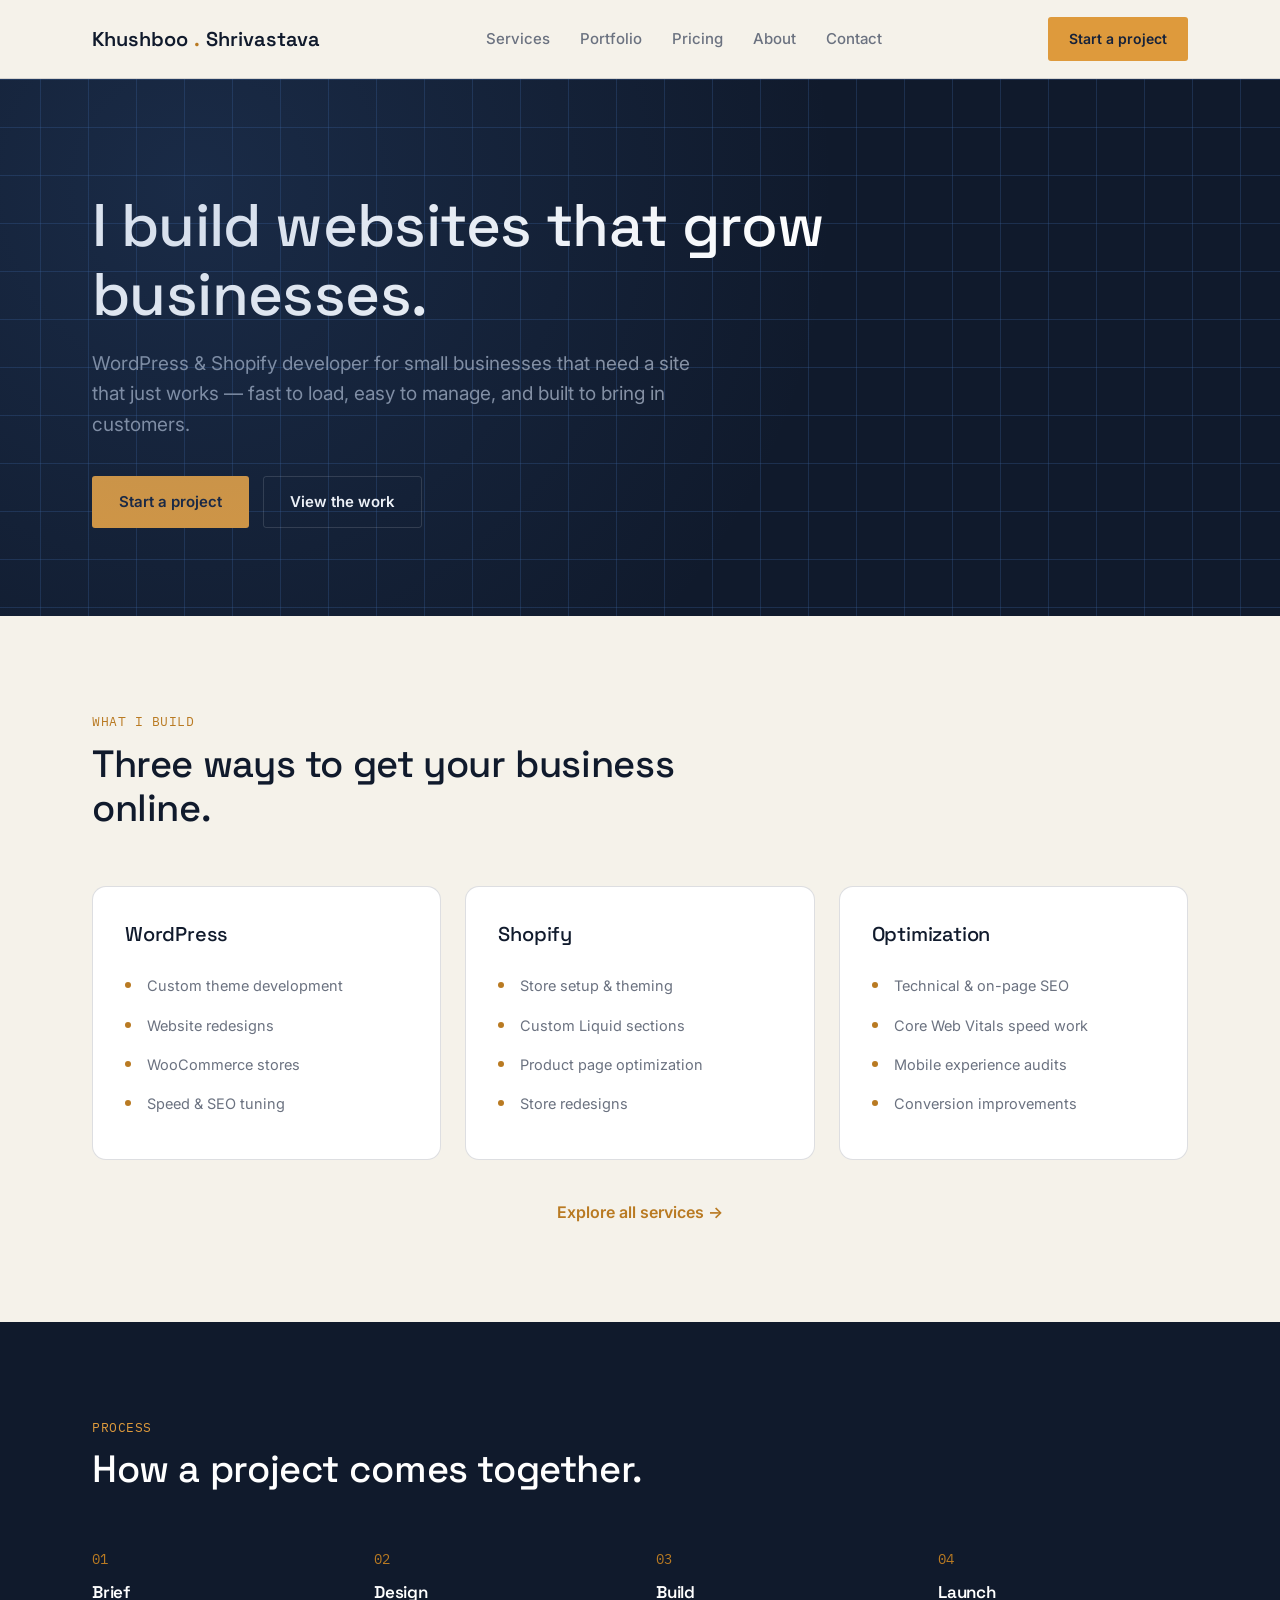
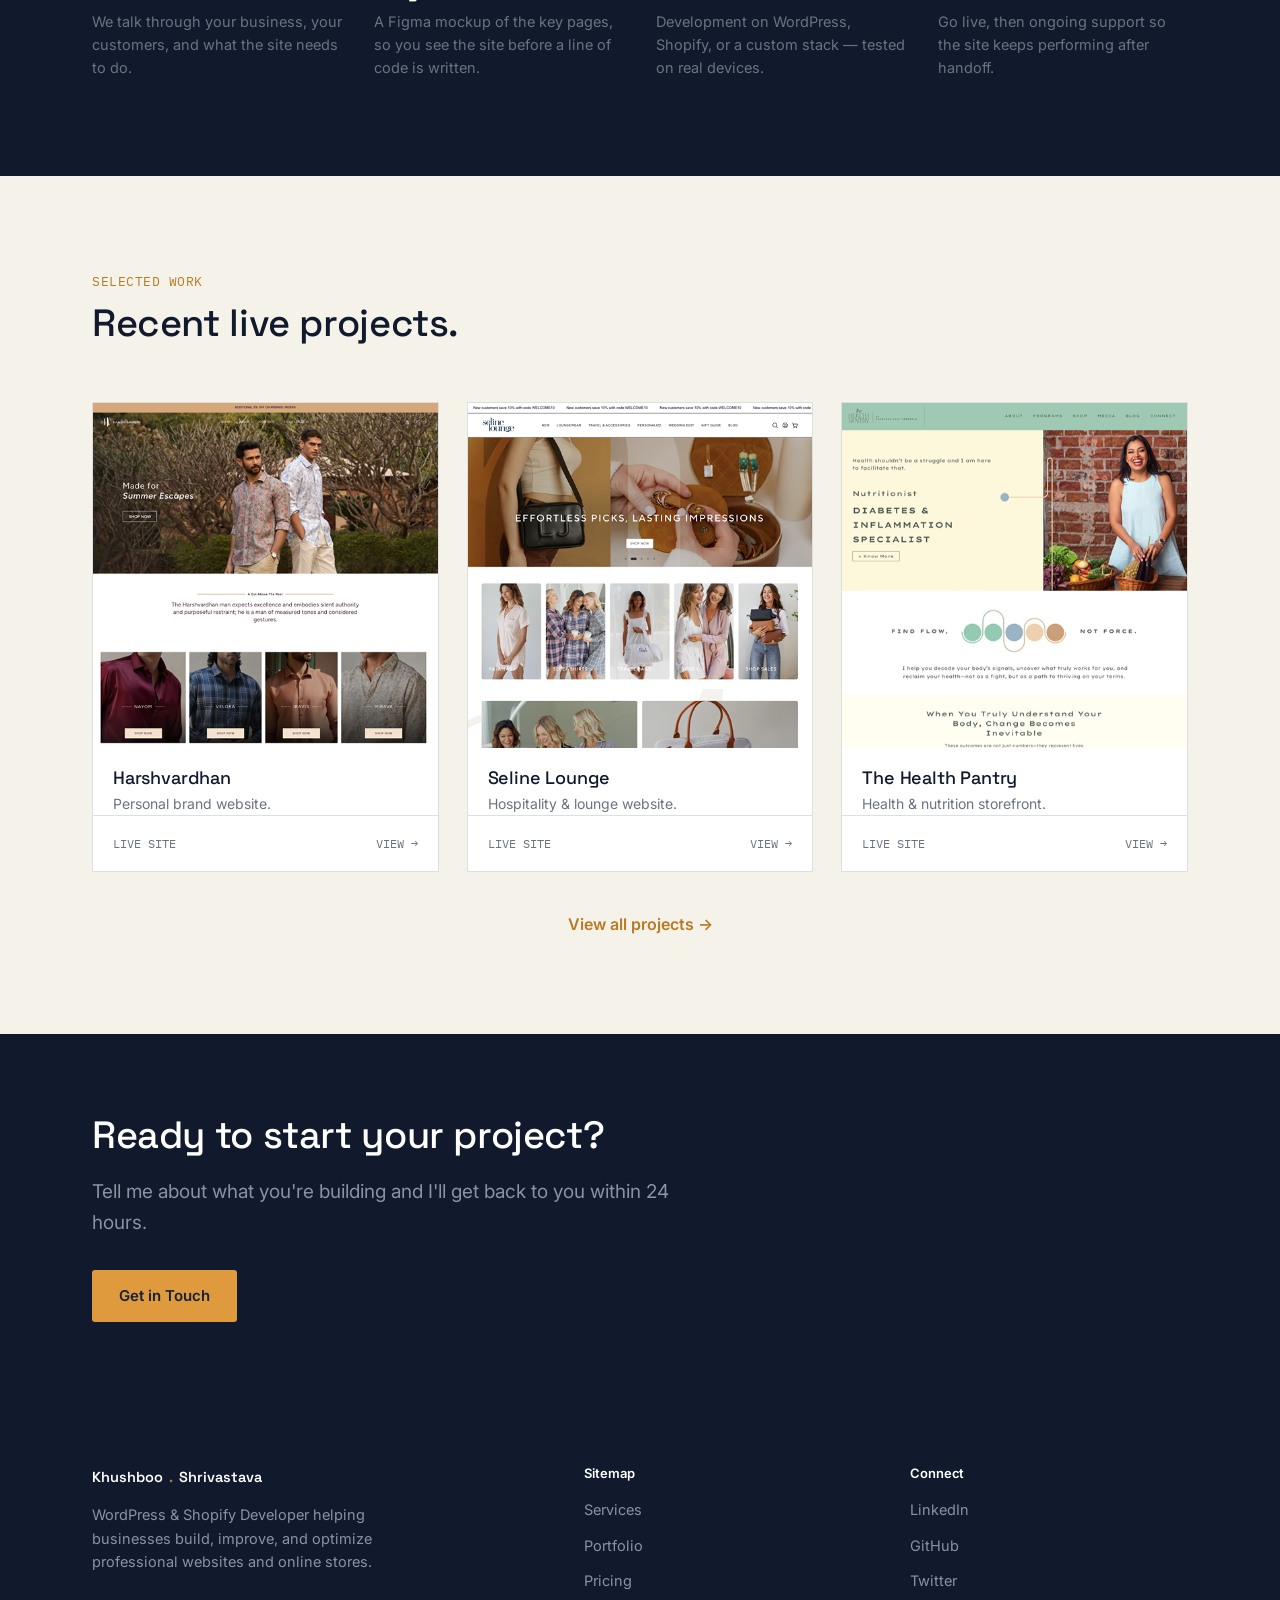
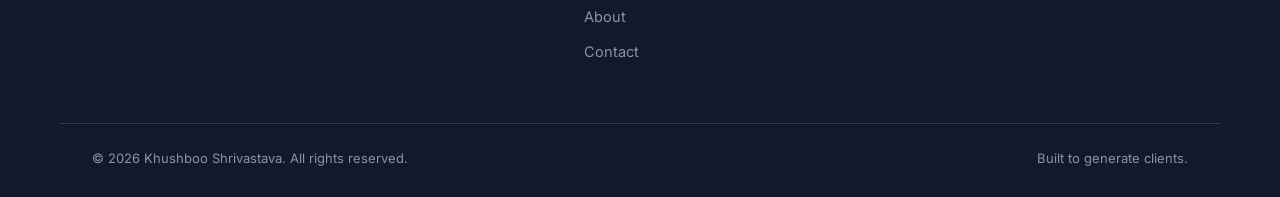
==== index.html @ 087d3bf1 "Update index.html" ====
<!DOCTYPE html>
<html lang="en">
<head>
  <meta charset="UTF-8" />
  <meta name="viewport" content="width=device-width, initial-scale=1.0" />
  <title>Khushboo Shrivastava — WordPress &amp; Shopify Developer</title>
  <meta name="description" content="WordPress & Shopify developer building fast, reliable websites and stores for growing businesses." />
  <link rel="preconnect" href="https://fonts.googleapis.com">
  <link href="https://fonts.googleapis.com/css2?family=Space+Grotesk:wght@500;600;700&family=Inter:wght@400;500;600&family=IBM+Plex+Mono:wght@400;500&display=swap" rel="stylesheet">
  <link rel="stylesheet" href="css/style.css" />
</head>
<body>

  <header class="navbar">
    <div class="container navbar-inner">
      <a href="index.html" class="logo">Khushboo<span class="mark">.</span>Shrivastava</a>
      <nav>
        <ul class="nav-links">
          <li><a href="services.html">Services</a></li>
          <li><a href="portfolio.html">Portfolio</a></li>
          <li><a href="pricing.html">Pricing</a></li>
          <li><a href="about.html">About</a></li>
          <!-- <li><a href="blog.html">Blog</a></li> -->
          <li><a href="contact.html">Contact</a></li>
        </ul>
      </nav>
      <a href="contact.html" class="btn btn-amber btn-sm">Start a project</a>
    </div>
  </header>

  <main>
    <section class="hero">
      <div class="container">
        <h1>I build websites that grow businesses.</h1>
        <p class="lead">WordPress &amp; Shopify developer for small businesses that need a site that just works — fast to load, easy to manage, and built to bring in customers.</p>
        <div class="hero-actions">
          <a href="contact.html" class="btn btn-amber">Start a project</a>
          <a href="portfolio.html" class="btn btn-outline-dark">View the work</a>
        </div>
      </div>
    </section>

    <section class="section">
      <div class="container">
        <div class="section-head">
          <p class="drawing-no on-paper">WHAT I BUILD</p>
          <h2>Three ways to get your business online.</h2>
        </div>
        <div class="cap-grid">
          <div class="cap-item">
            <h3>WordPress</h3>
            <ul>
              <li>Custom theme development</li>
              <li>Website redesigns</li>
              <li>WooCommerce stores</li>
              <li>Speed &amp; SEO tuning</li>
            </ul>
          </div>
          <div class="cap-item">
            <h3>Shopify</h3>
            <ul>
              <li>Store setup &amp; theming</li>
              <li>Custom Liquid sections</li>
              <li>Product page optimization</li>
              <li>Store redesigns</li>
            </ul>
          </div>
          <div class="cap-item">
            <h3>Optimization</h3>
            <ul>
              <li>Technical &amp; on-page SEO</li>
              <li>Core Web Vitals speed work</li>
              <li>Mobile experience audits</li>
              <li>Conversion improvements</li>
            </ul>
          </div>
        </div>
        <p class="center mt-40"><a href="services.html" class="text-link">Explore all services &rarr;</a></p>
      </div>
    </section>

    <section class="section section-ink">
      <div class="container">
        <div class="section-head">
          <p class="drawing-no">PROCESS</p>
          <h2 style="color:#fff;">How a project comes together.</h2>
        </div>
        <div class="process-strip">
          <div class="process-step">
            <span class="num">01</span>
            <h4 style="color:#fff;">Brief</h4>
            <p>We talk through your business, your customers, and what the site needs to do.</p>
          </div>
          <div class="process-step">
            <span class="num">02</span>
            <h4 style="color:#fff;">Design</h4>
            <p>A Figma mockup of the key pages, so you see the site before a line of code is written.</p>
          </div>
          <div class="process-step">
            <span class="num">03</span>
            <h4 style="color:#fff;">Build</h4>
            <p>Development on WordPress, Shopify, or a custom stack — tested on real devices.</p>
          </div>
          <div class="process-step">
            <span class="num">04</span>
            <h4 style="color:#fff;">Launch</h4>
            <p>Go live, then ongoing support so the site keeps performing after handoff.</p>
          </div>
        </div>
      </div>
    </section>

    <section class="section">
      <div class="container">
        <div class="section-head">
          <p class="drawing-no on-paper">SELECTED WORK</p>
          <h2>Recent live projects.</h2>
        </div>
        <div class="plan-grid">

          <a class="plan-card" href="https://harshvardhan.co/" target="_blank" rel="noopener">
            <img src="images/Harsh-Vardhan-08-31-2026_05_40_PM.png" alt="Harshvardhan website screenshot" />
            <h3>Harshvardhan</h3>
            <p class="desc">Personal brand website.</p>
            <div class="plan-title-block"><span>LIVE SITE</span><span>VIEW &rarr;</span></div>
          </a>

          <a class="plan-card" href="https://selinelounge.com/" target="_blank" rel="noopener">
            <img src="images/Seline-Lounge-08-31-2026_05_37_PM.png" alt="Harshvardhan website screenshot" />
            <h3>Seline Lounge</h3>
            <p class="desc">Hospitality &amp; lounge website.</p>
            <div class="plan-title-block"><span>LIVE SITE</span><span>VIEW &rarr;</span></div>
          </a>

          <a class="plan-card" href="https://thehealthpantry.in/" target="_blank" rel="noopener">
            <img src="images/Best-Diabetes-Inflammation-Nutritionist-Khushboo-Jain-Tibrewala-The-Health-Pantry-08-31-2026_05_34_PM.png" alt="Harshvardhan website screenshot" />
            <h3>The Health Pantry</h3>
            <p class="desc">Health &amp; nutrition storefront.</p>
            <div class="plan-title-block"><span>LIVE SITE</span><span>VIEW &rarr;</span></div>
          </a>

        </div>
        <p class="center mt-40"><a href="portfolio.html" class="text-link">View all projects &rarr;</a></p>
      </div>
    </section>

    <section class="cta-band">
      <div class="container">
        <h2>Ready to start your project?</h2>
        <p class="lead">Tell me about what you're building and I'll get back to you within 24 hours.</p>
        <a href="contact.html" class="btn btn-amber">Get in Touch</a>
      </div>
    </section>
  </main>

  <footer class="footer">
    <div class="container footer-grid">
      <div class="footer-brand">
        <a href="index.html" class="logo">Khushboo<span class="mark">.</span>Shrivastava</a>
        <p>WordPress &amp; Shopify Developer helping businesses build, improve, and optimize professional websites and online stores.</p>
      </div>
      <div>
        <h4>Sitemap</h4>
        <ul>
          <li><a href="services.html">Services</a></li>
          <li><a href="portfolio.html">Portfolio</a></li>
          <li><a href="pricing.html">Pricing</a></li>
          <li><a href="about.html">About</a></li>
          <!-- <li><a href="blog.html">Blog</a></li> -->
          <li><a href="contact.html">Contact</a></li>
        </ul>
      </div>
      <div>
        <h4>Connect</h4>
        <ul>
          <li><a href="https://linkedin.com" target="_blank" rel="noopener">LinkedIn</a></li>
          <li><a href="https://github.com" target="_blank" rel="noopener">GitHub</a></li>
          <li><a href="https://twitter.com" target="_blank" rel="noopener">Twitter</a></li>
        </ul>
      </div>
    </div>
    <div class="container footer-bottom">
      <p>&copy; 2026 Khushboo Shrivastava. All rights reserved.</p>
      <p>Built to generate clients.</p>
    </div>
  </footer>
 <script>
    const navToggle = document.getElementById('navToggle');
    const navLinks = document.getElementById('navLinks');
    if (navToggle && navLinks) {
      navToggle.addEventListener('click', () => {
        const isOpen = navLinks.classList.toggle('open');
        navToggle.classList.toggle('open', isOpen);
        navToggle.setAttribute('aria-expanded', isOpen ? 'true' : 'false');
      });
      navLinks.querySelectorAll('a').forEach(link => {
        link.addEventListener('click', () => {
          navLinks.classList.remove('open');
          navToggle.classList.remove('open');
          navToggle.setAttribute('aria-expanded', 'false');
        });
      });
    }
  </script>
</body>
</html>
---- css/style.css ----
/* =========================================================
   Khushboo Shrivastava — Portfolio (Blueprint concept)
   A web developer "builds" sites — the design borrows the
   language of architectural drafting: fine grid lines, corner
   registration marks, and drawing-number annotations, applied
   only where they carry real meaning (numbered process steps,
   project reference codes, plan pages).
   ========================================================= */

:root {
  --ink: #101A2C;         /* primary dark background */
  --ink-soft: #16223A;    /* secondary dark surface */
  --paper: #F5F2EA;       /* light background */
  --paper-card: #FFFFFF;  /* card surface on paper */
  --line-blue: #3C67A6;   /* blueprint rule / structural color */
  --line-blue-soft: rgba(60, 103, 166, 0.28);
  --amber: #DE9A3C;       /* single accent for actions & emphasis */
  --amber-dark: #B97A22;
  --slate: #8993A4;       /* muted text on dark */
  --slate-on-paper: #6B7280; /* muted text on paper */
  --border-dark: rgba(255, 255, 255, 0.14);
  --border-light: rgba(16, 26, 44, 0.14);

  --font-display: "Space Grotesk", "Inter", sans-serif;
  --font-body: "Inter", sans-serif;
  --font-mono: "IBM Plex Mono", monospace;

  --container: 1160px;
}

* { box-sizing: border-box; }

html { scroll-behavior: smooth; }

body {
  margin: 0;
  background: var(--paper);
  color: var(--ink);
  font-family: var(--font-body);
  font-size: 16px;
  line-height: 1.6;
  -webkit-font-smoothing: antialiased;
}

img { max-width: 100%; display: block; }

a { color: inherit; }

.container {
  max-width: var(--container);
  margin: 0 auto;
  padding: 0 32px;
}

h1, h2, h3, h4 {
  font-family: var(--font-display);
  font-weight: 500;
  line-height: 1.15;
  margin: 0;
  letter-spacing: -0.01em;
}

h1 { font-size: clamp(38px, 5vw, 60px); }
h2 { font-size: clamp(28px, 3.4vw, 38px); }
h3 { font-size: 20px; }

p { margin: 0; }

.lead {
  font-size: 19px;
  color: var(--slate);
  max-width: 620px;
  margin-top: 20px;
}

.lead.on-paper { color: var(--slate-on-paper); }

/* ---------- Drawing label (used sparingly, only for real reference codes) ---------- */
.drawing-no {
  font-family: var(--font-mono);
  font-size: 13px;
  letter-spacing: 0.04em;
  color: var(--amber);
}

.drawing-no.on-paper { color: var(--amber-dark); }

/* ---------- Buttons ---------- */
.btn {
  display: inline-flex;
  align-items: center;
  gap: 8px;
  padding: 13px 26px;
  border-radius: 3px;
  font-family: var(--font-body);
  font-size: 15px;
  font-weight: 600;
  text-decoration: none;
  border: 1px solid transparent;
  cursor: pointer;
  transition: background 0.15s ease, color 0.15s ease, border-color 0.15s ease;
}

.btn-amber {
  background: var(--amber);
  color: #16223A;
}
.btn-amber:hover { background: var(--amber-dark); }

.btn-outline-dark {
  border-color: var(--border-dark);
  color: #fff;
  background: transparent;
}
.btn-outline-dark:hover { border-color: var(--amber); color: var(--amber); }

.btn-outline-light {
  border-color: var(--border-light);
  color: var(--ink);
  background: transparent;
}
.btn-outline-light:hover { border-color: var(--amber-dark); color: var(--amber-dark); }

.btn-ink {
  background: var(--ink);
  color: #fff;
}
.btn-ink:hover { background: var(--ink-soft); }

.btn-sm { padding: 10px 20px; font-size: 14px; }

.text-link {
  font-weight: 600;
  color: var(--amber-dark);
  text-decoration: none;
}
.text-link:hover { text-decoration: underline; }

/* ---------- Navbar ---------- */
.navbar {
  background: var(--paper);
  border-bottom: 1px solid var(--border-light);
  position: sticky;
  top: 0;
  z-index: 20;
}

.navbar-inner {
  display: flex;
  align-items: center;
  justify-content: space-between;
  height: 78px;
}

.logo {
  font-family: var(--font-display);
  font-size: 20px;
  font-weight: 600;
  text-decoration: none;
  color: var(--ink);
  display: flex;
  align-items: baseline;
  gap: 6px;
}

.logo .mark {
  color: var(--amber-dark);
}

.nav-links {
  list-style: none;
  display: flex;
  gap: 30px;
  margin: 0;
  padding: 0;
}

.nav-links a {
  text-decoration: none;
  font-size: 15px;
  color: var(--slate-on-paper);
  font-weight: 500;
}

.nav-links a:hover,
.nav-links a.active { color: var(--ink); }

.nav-toggle {
  display: none;
  background: none;
  border: none;
  padding: 8px;
  cursor: pointer;
  flex-direction: column;
  gap: 5px;
}

.nav-toggle span {
  display: block;
  width: 22px;
  height: 2px;
  background: var(--ink);
  transition: transform 0.2s ease, opacity 0.2s ease;
}

.nav-toggle.open span:nth-child(1) { transform: translateY(7px) rotate(45deg); }
.nav-toggle.open span:nth-child(2) { opacity: 0; }
.nav-toggle.open span:nth-child(3) { transform: translateY(-7px) rotate(-45deg); }

/* ---------- Hero (blueprint panel) ---------- */
.hero {
  background: var(--ink);
  color: #fff;
  position: relative;
  padding: 96px 0 88px;
  overflow: hidden;
  background-image:
    linear-gradient(var(--line-blue-soft) 1px, transparent 1px),
    linear-gradient(90deg, var(--line-blue-soft) 1px, transparent 1px);
  background-size: 48px 48px;
  background-position: center top;
}

.hero::after {
  content: "";
  position: absolute;
  inset: 0;
  background: radial-gradient(circle at 15% 20%, rgba(60,103,166,0.22), transparent 55%);
  pointer-events: none;
}

.hero .container { position: relative; }

.hero h1 { color: #fff; margin-top: 16px; max-width: 780px; }

.hero-actions {
  display: flex;
  gap: 14px;
  margin-top: 36px;
}

/* Corner registration marks — a recurring blueprint device */
.plate {
  position: relative;
  border: 1px solid var(--border-dark);
  padding: 40px;
}

.plate::before,
.plate::after,
.plate .tick-br,
.plate .tick-tr {
  content: "";
  position: absolute;
  width: 16px;
  height: 16px;
  border-color: var(--amber);
  border-style: solid;
}
.plate::before { top: -1px; left: -1px; border-width: 2px 0 0 2px; }
.plate::after { bottom: -1px; left: -1px; border-width: 0 0 2px 2px; }
.plate .tick-tr { top: -1px; right: -1px; border-width: 2px 2px 0 0; }
.plate .tick-br { bottom: -1px; right: -1px; border-width: 0 2px 2px 0; }

.plate-light {
  border-color: var(--border-light);
}
.plate-light::before,
.plate-light::after,
.plate-light .tick-br,
.plate-light .tick-tr { border-color: var(--amber-dark); }

/* ---------- Sections ---------- */
.section {
  padding: 96px 0;
}

.section-tight { padding: 64px 0; }

.section-ink {
  background: var(--ink);
  color: #fff;
}

.section-head {
  max-width: 640px;
  margin-bottom: 56px;
}

.section-head .drawing-no { display: block; margin-bottom: 10px; }

/* ---------- Capability / service cards ---------- */
.cap-grid {
  display: grid;
  grid-template-columns: repeat(3, 1fr);
  gap: 24px;
}

.cap-item {
  background: var(--paper-card);
  border: 1px solid var(--border-light);
  border-radius: 14px;
  padding: 36px 32px;
}

.cap-item h3 { margin-bottom: 20px; }

.cap-item ul {
  margin: 0;
  padding: 0;
  list-style: none;
  color: var(--slate-on-paper);
  font-size: 14.5px;
}

.cap-item li {
  padding: 8px 0 8px 22px;
  position: relative;
}

.cap-item li::before {
  content: "";
  position: absolute;
  left: 0;
  top: 16px;
  width: 6px;
  height: 6px;
  border-radius: 50%;
  background: var(--amber-dark);
}

/* ---------- Process (legitimate numbered sequence) ---------- */
.process-strip {
  display: grid;
  grid-template-columns: repeat(4, 1fr);
  gap: 32px;
}

.process-step .num {
  font-family: var(--font-mono);
  color: var(--amber-dark);
  font-size: 14px;
  margin-bottom: 12px;
  display: block;
}

.process-step h4 {
  font-family: var(--font-display);
  font-size: 17px;
  font-weight: 600;
  margin-bottom: 8px;
}

.process-step p {
  color: var(--slate-on-paper);
  font-size: 14.5px;
}

/* ---------- Project plan cards (portfolio) ---------- */
.plan-grid {
  display: grid;
  grid-template-columns: repeat(3, 1fr);
  gap: 28px;
}

.plan-card {
  border: 1px solid var(--border-light);
  background: var(--paper-card);
  display: flex;
  flex-direction: column;
  text-decoration: none;
  color: var(--ink);
  transition: border-color 0.15s ease;
}

.plan-card:hover { border-color: var(--amber-dark); }

.plan-view {
  aspect-ratio: 4 / 3;
  background:
    linear-gradient(var(--border-light) 1px, transparent 1px),
    linear-gradient(90deg, var(--border-light) 1px, transparent 1px);
  background-size: 20px 20px;
  background-color: #FBFAF6;
  display: flex;
  align-items: center;
  justify-content: center;
  border-bottom: 1px solid var(--border-light);
}

.plan-view span {
  font-family: var(--font-mono);
  font-size: 13px;
  color: var(--slate-on-paper);
  letter-spacing: 0.03em;
}

.plan-title-block {
  padding: 18px 20px;
  border-top: 1px solid var(--border-light);
  display: flex;
  justify-content: space-between;
  align-items: baseline;
  font-family: var(--font-mono);
  font-size: 12px;
  color: var(--slate-on-paper);
}

.plan-card h3 {
  padding: 20px 20px 4px;
  font-size: 18px;
}

.plan-card p.desc {
  padding: 0 20px;
  color: var(--slate-on-paper);
  font-size: 14px;
  flex-grow: 1;
}

/* ---------- Pricing cards ---------- */
.price-grid {
  display: grid;
  grid-template-columns: repeat(3, 1fr);
  gap: 24px;
}

.price-card {
  border: 1px solid var(--border-light);
  background: var(--paper-card);
  padding: 32px;
  display: flex;
  flex-direction: column;
}

.price-tag {
  font-family: var(--font-mono);
  color: var(--amber-dark);
  font-size: 13px;
  margin-bottom: 10px;
}

.price-card h3 { margin-bottom: 8px; }

.price-card-sub {
  color: var(--slate-on-paper);
  font-size: 14px;
  margin-bottom: 22px;
}

.price-section-label {
  font-size: 12px;
  font-weight: 600;
  color: var(--ink);
  margin: 18px 0 8px;
}

.check-list, .addon-list {
  list-style: none;
  margin: 0;
  padding: 0;
  font-size: 14px;
  color: var(--slate-on-paper);
}

.check-list li, .addon-list li {
  padding: 4px 0 4px 20px;
  position: relative;
}

.check-list li::before {
  content: "";
  position: absolute;
  left: 0;
  top: 12px;
  width: 8px;
  height: 1px;
  background: var(--amber-dark);
}

.addon-list li::before {
  content: "";
  position: absolute;
  left: 0;
  top: 12px;
  width: 8px;
  height: 1px;
  background: var(--border-light);
  border: 1px dashed var(--slate-on-paper);
  border-width: 0 0 1px 0;
}

.price-card .btn { margin-top: 24px; align-self: flex-start; }

/* ---------- CTA band ---------- */
.cta-band {
  background: var(--ink);
  color: #fff;
  padding: 80px 0;
  text-align: left;
}

.cta-band h2 { color: #fff; }
.cta-band .lead { color: var(--slate); }
.cta-band .btn { margin-top: 32px; }

/* ---------- About page ---------- */
.about-grid {
  display: grid;
  grid-template-columns: 1.3fr 1fr;
  gap: 56px;
  align-items: start;
}

.about-copy p {
  color: var(--slate-on-paper);
  font-size: 17px;
  margin-bottom: 20px;
}

.facts-plate {
  padding: 32px;
}

.facts-plate h3 { margin-bottom: 20px; }

/* ---------- Contact page ---------- */
.contact-grid {
  display: grid;
  grid-template-columns: 1.1fr 0.9fr;
  gap: 48px;
  align-items: start;
}

.form-plate { padding: 36px; }

.form-grid {
  display: grid;
  grid-template-columns: 1fr 1fr;
  gap: 20px;
}

.form-grid .full { grid-column: 1 / -1; }

label {
  display: block;
  font-size: 14px;
  font-weight: 600;
  margin-bottom: 6px;
}

input, select, textarea {
  width: 100%;
  padding: 12px 14px;
  border: 1px solid var(--border-light);
  border-radius: 3px;
  font-family: var(--font-body);
  font-size: 15px;
  color: var(--ink);
  background: #fff;
}

input:focus, select:focus, textarea:focus {
  outline: none;
  border-color: var(--amber-dark);
}

textarea { resize: vertical; }

.info-item {
  display: flex;
  gap: 16px;
  margin-bottom: 26px;
}

.info-icon {
  width: 42px;
  height: 42px;
  flex-shrink: 0;
  border: 1px solid var(--border-light);
  color: var(--amber-dark);
  display: flex;
  align-items: center;
  justify-content: center;
}

.info-icon svg { width: 18px; height: 18px; }

.info-item h4 {
  font-family: var(--font-display);
  font-size: 16px;
  font-weight: 600;
  margin-bottom: 3px;
}

.info-item p {
  font-size: 14px;
  color: var(--slate-on-paper);
}

/* ---------- Blog ---------- */
.post-grid {
  display: grid;
  grid-template-columns: repeat(3, 1fr);
  gap: 28px;
}

.post-card {
  border: 1px solid var(--border-light);
  padding: 26px;
  background: var(--paper-card);
}

.post-card .drawing-no { display: block; margin-bottom: 12px; }
.post-card h3 { margin-bottom: 10px; }
.post-card p.desc { color: var(--slate-on-paper); font-size: 14.5px; }

/* ---------- Footer ---------- */
.footer {
  background: var(--ink);
  color: var(--slate);
  padding: 64px 0 28px;
}

.footer-grid {
  display: grid;
  grid-template-columns: 1.6fr 1fr 1fr;
  gap: 48px;
  padding-bottom: 48px;
  border-bottom: 1px solid var(--border-dark);
}

.footer-brand .logo { color: #fff; margin-bottom: 14px; }
.footer-brand p { max-width: 320px; font-size: 14.5px; }

.footer h4 {
  font-family: var(--font-body);
  font-size: 13px;
  font-weight: 600;
  color: #fff;
  margin-bottom: 16px;
}

.footer ul { list-style: none; margin: 0; padding: 0; }
.footer li { margin-bottom: 10px; }
.footer a { text-decoration: none; color: var(--slate); font-size: 14.5px; }
.footer a:hover { color: var(--amber); }

.footer-bottom {
  display: flex;
  justify-content: space-between;
  padding-top: 24px;
  font-size: 13px;
  color: var(--slate);
}

/* ---------- Exact reference services-section clone ---------- */
.ref-services {
  --ref-primary: #177e70;
  --ref-card: #ffffff;
  --ref-muted: #6b6879;
  --ref-border: #ddd9e2;
}

.ref-eyebrow {
  font-family: var(--font-body);
  font-size: 12px;
  font-weight: 600;
  text-transform: uppercase;
  letter-spacing: 0.2em;
  color: var(--ref-primary);
  margin-bottom: 20px;
}

.ref-heading {
  font-family: "Source Serif 4", Georgia, serif;
  font-size: 38px;
  font-weight: 600;
  color: #1a1a1a;
  margin-bottom: 16px;
}

.ref-lead {
  font-size: 18px;
  color: var(--ref-muted);
  max-width: 600px;
  margin-bottom: 56px;
  line-height: 1.6;
}

.ref-card-grid {
  display: grid;
  grid-template-columns: repeat(auto-fit, minmax(300px, 1fr));
  gap: 28px;
  margin-bottom: 48px;
}

.ref-card {
  background: var(--ref-card);
  border: 1px solid var(--ref-border);
  border-radius: 16px;
  padding: 32px;
  transition: border-color 0.2s;
}

.ref-card:hover { border-color: var(--ref-primary); }

.ref-card h3 {
  font-family: "Source Serif 4", Georgia, serif;
  font-size: 24px;
  font-weight: 600;
  color: #1a1a1a;
  margin-bottom: 20px;
}

.ref-check-list {
  list-style: none;
  margin: 0;
  padding: 0;
}

.ref-check-list li {
  padding: 6px 0 6px 20px;
  position: relative;
  font-size: 14px;
  color: var(--ref-muted);
}

.ref-check-list li::before {
  content: "";
  position: absolute;
  left: 0;
  top: 15px;
  width: 6px;
  height: 6px;
  border-radius: 50%;
  background: var(--ref-primary);
}

.ref-text-link {
  font-weight: 600;
  color: var(--ref-primary);
  text-decoration: none;
  font-family: var(--font-body);
}
.ref-text-link:hover { text-decoration: underline; }

/* ---------- Utilities ---------- */
.center { text-align: center; }
.mt-40 { margin-top: 40px; }

/* ---------- Responsive ---------- */
@media (max-width: 960px) {
  .cap-grid { grid-template-columns: 1fr; }
  .process-strip { grid-template-columns: 1fr 1fr; }
  .plan-grid { grid-template-columns: 1fr 1fr; }
  .price-grid { grid-template-columns: 1fr 1fr; }
  .about-grid, .contact-grid { grid-template-columns: 1fr; }
  .footer-grid { grid-template-columns: 1fr 1fr; }
}

@media (max-width: 860px) {
  .nav-toggle { display: flex; }
  .navbar-inner > .btn { display: none; }

  .nav-links {
    display: none;
    position: absolute;
    top: 78px;
    left: 0;
    right: 0;
    flex-direction: column;
    gap: 0;
    background: var(--paper);
    border-bottom: 1px solid var(--border-light);
    padding: 8px 32px 20px;
  }

  .nav-links.open { display: flex; }

  .nav-links li { width: 100%; }

  .nav-links a {
    display: block;
    padding: 14px 0;
    border-top: 1px solid var(--border-light);
  }

  .nav-links li:first-child a { border-top: none; }
}

@media (max-width: 640px) {
  .process-strip, .plan-grid, .price-grid { grid-template-columns: 1fr; }
  .form-grid { grid-template-columns: 1fr; }
  .footer-grid { grid-template-columns: 1fr; }
  .hero { padding: 64px 0 56px; }
  .section { padding: 64px 0; }
}
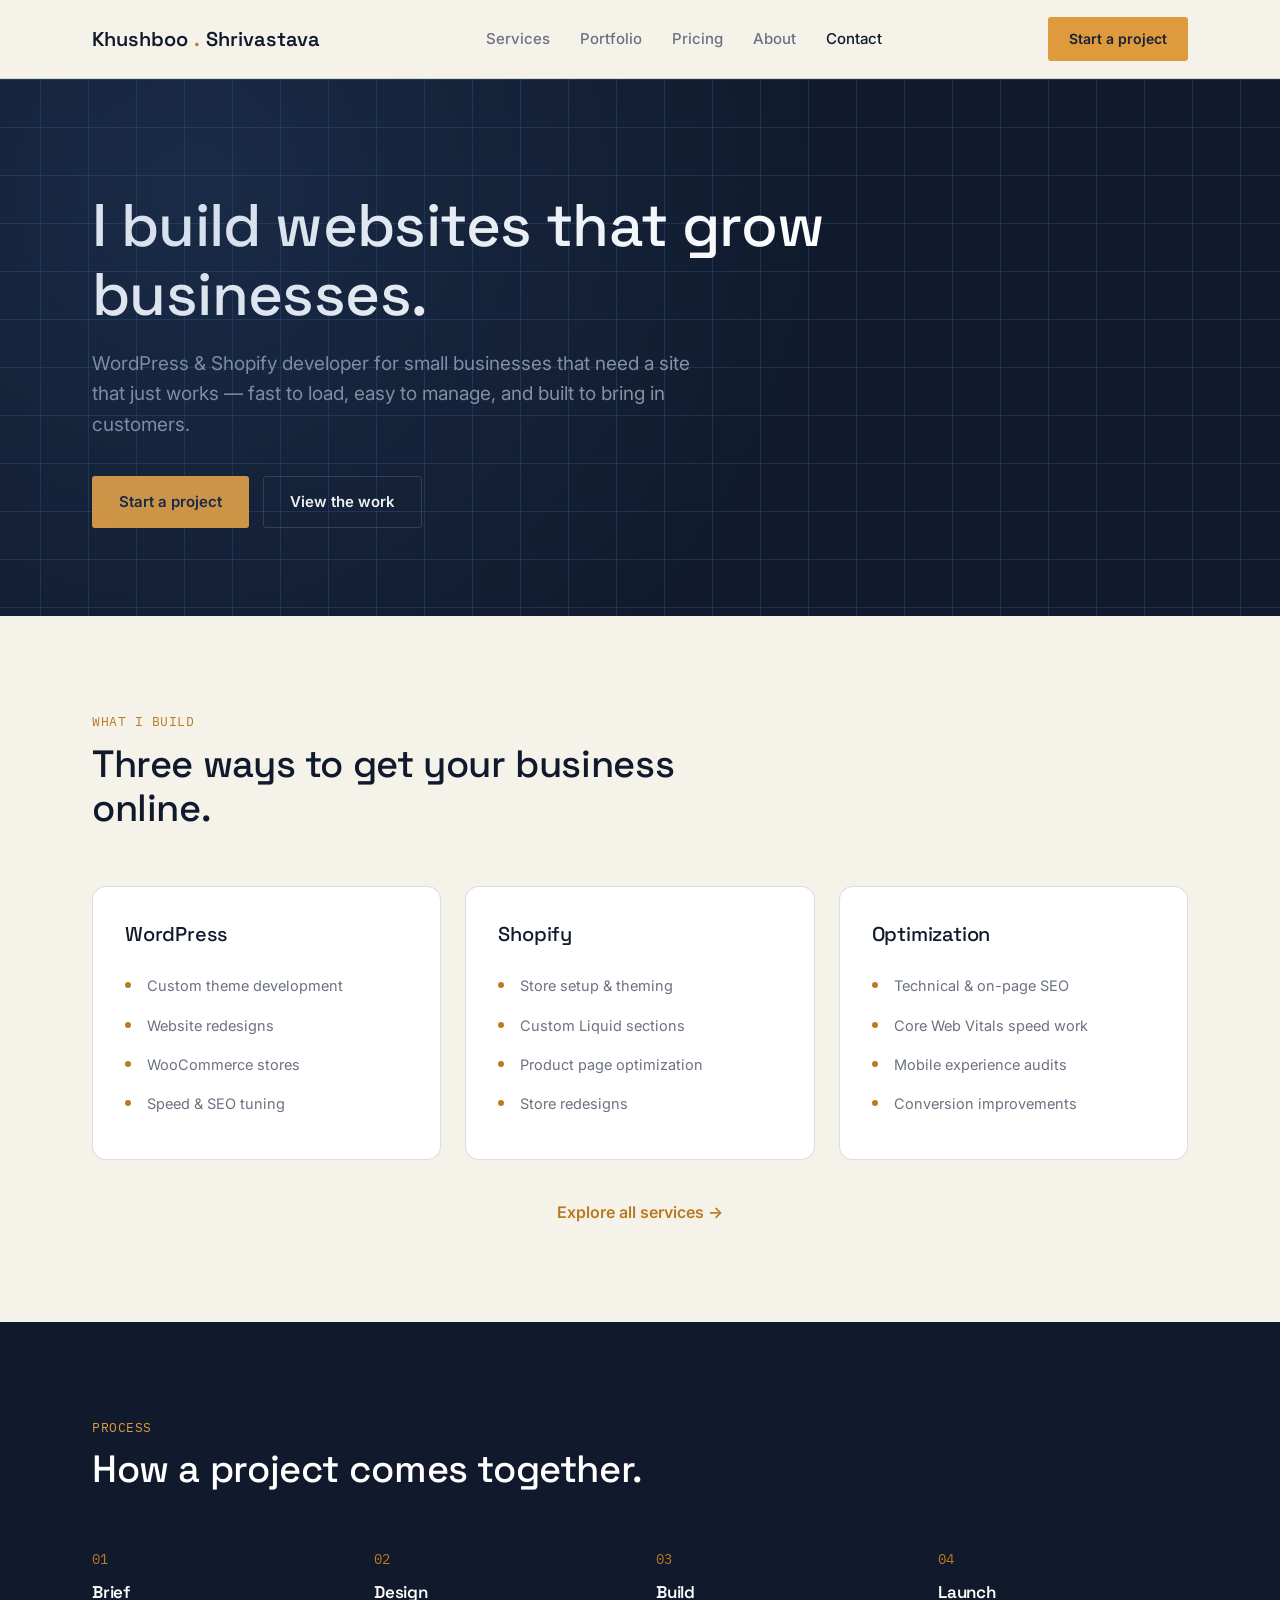
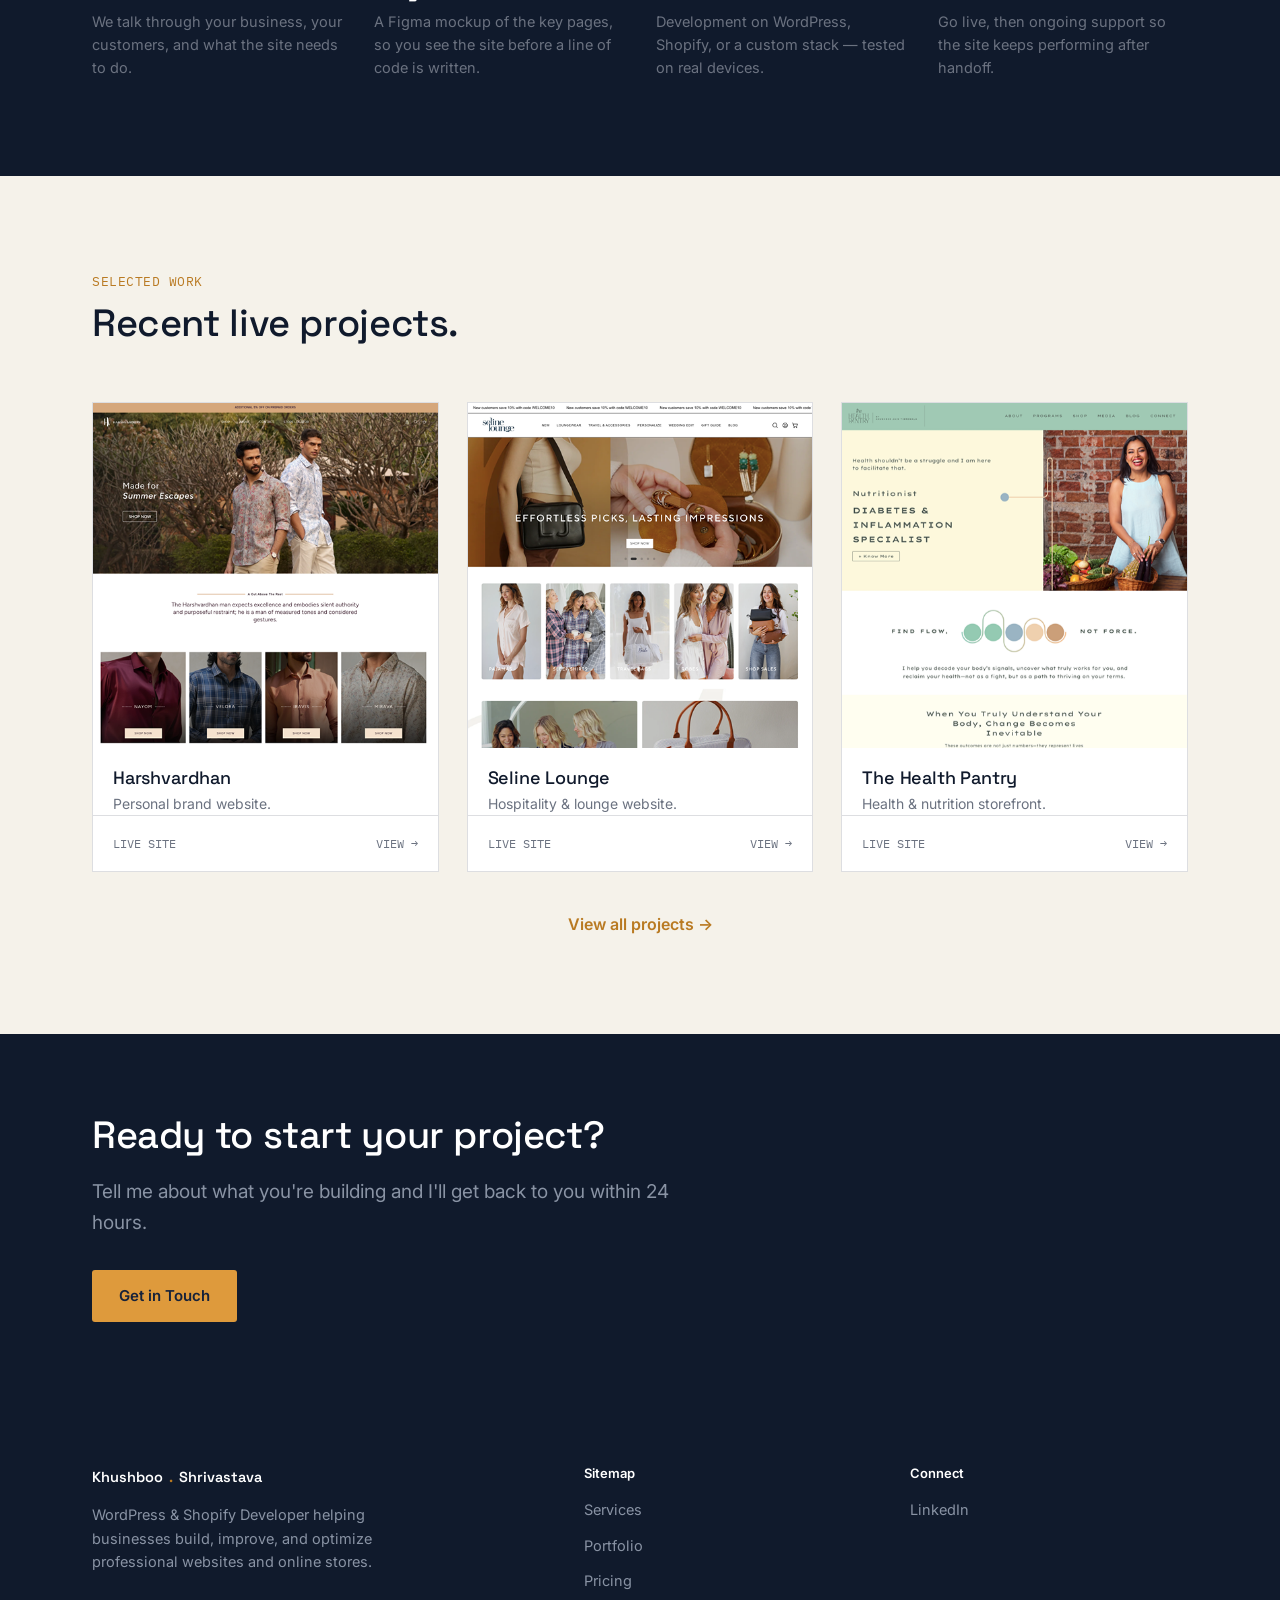
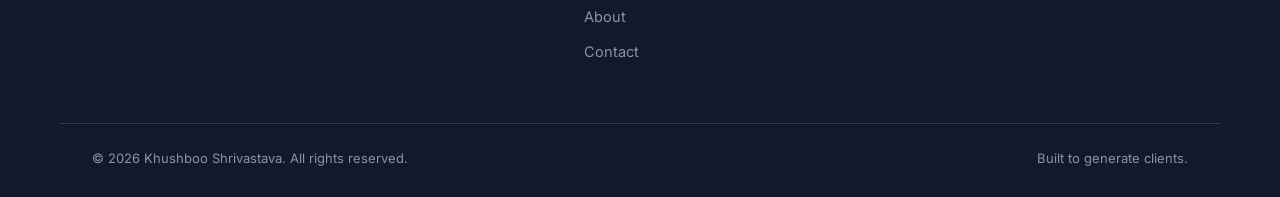
==== commit 6535e9d4: "Update index.html" ====
--- a/index.html
+++ b/index.html
@@ -11,19 +11,20 @@
 </head>
 <body>
 
-  <header class="navbar">
+ <header class="navbar">
     <div class="container navbar-inner">
       <a href="index.html" class="logo">Khushboo<span class="mark">.</span>Shrivastava</a>
       <nav>
-        <ul class="nav-links">
+        <ul class="nav-links" id="navLinks">
           <li><a href="services.html">Services</a></li>
           <li><a href="portfolio.html">Portfolio</a></li>
           <li><a href="pricing.html">Pricing</a></li>
           <li><a href="about.html">About</a></li>
           <!-- <li><a href="blog.html">Blog</a></li> -->
-          <li><a href="contact.html">Contact</a></li>
+          <li><a href="contact.html" class="active">Contact</a></li>
         </ul>
       </nav>
+      <button class="nav-toggle" id="navToggle" aria-label="Toggle menu" aria-expanded="false"><span></span><span></span><span></span></button>
       <a href="contact.html" class="btn btn-amber btn-sm">Start a project</a>
     </div>
   </header>
@@ -174,8 +175,8 @@
         <h4>Connect</h4>
         <ul>
           <li><a href="https://linkedin.com" target="_blank" rel="noopener">LinkedIn</a></li>
-          <li><a href="https://github.com" target="_blank" rel="noopener">GitHub</a></li>
-          <li><a href="https://twitter.com" target="_blank" rel="noopener">Twitter</a></li>
+          <!-- <li><a href="https://github.com" target="_blank" rel="noopener">GitHub</a></li>
+          <li><a href="https://twitter.com" target="_blank" rel="noopener">Twitter</a></li> -->
         </ul>
       </div>
     </div>
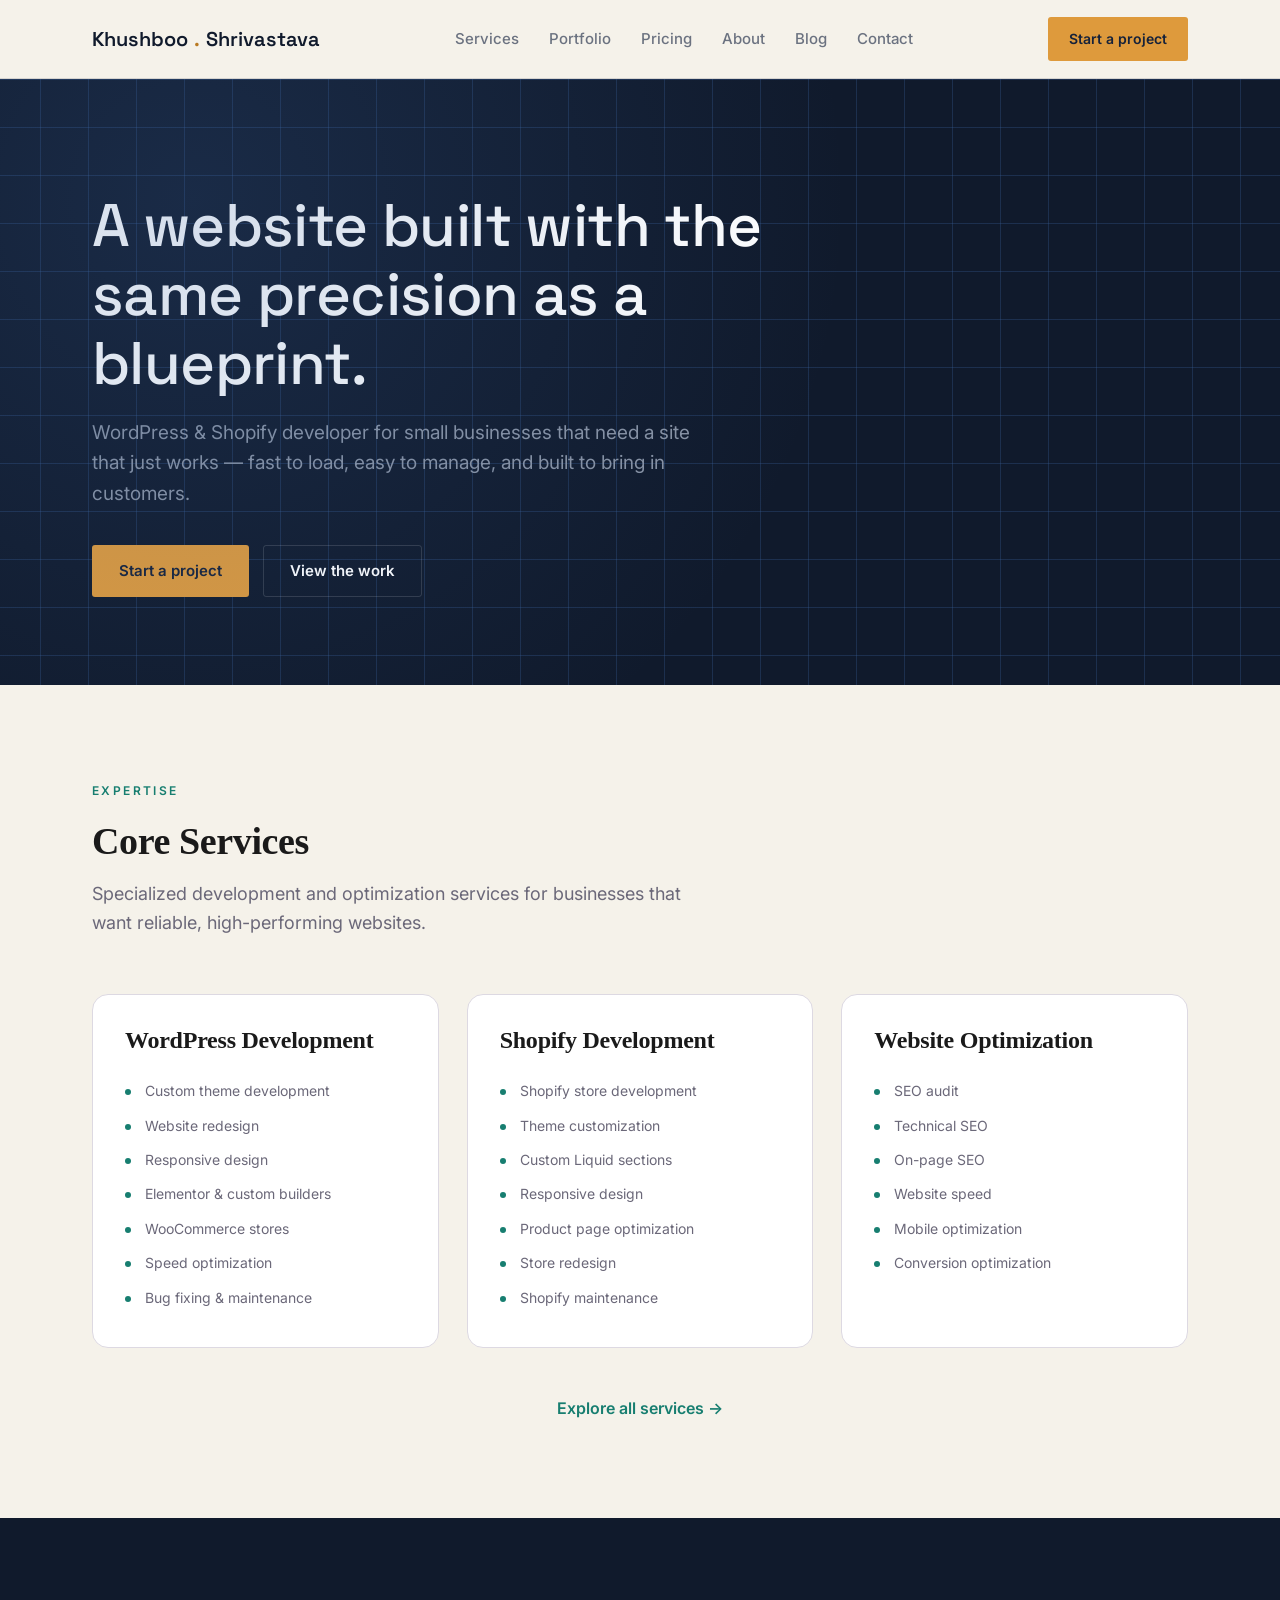
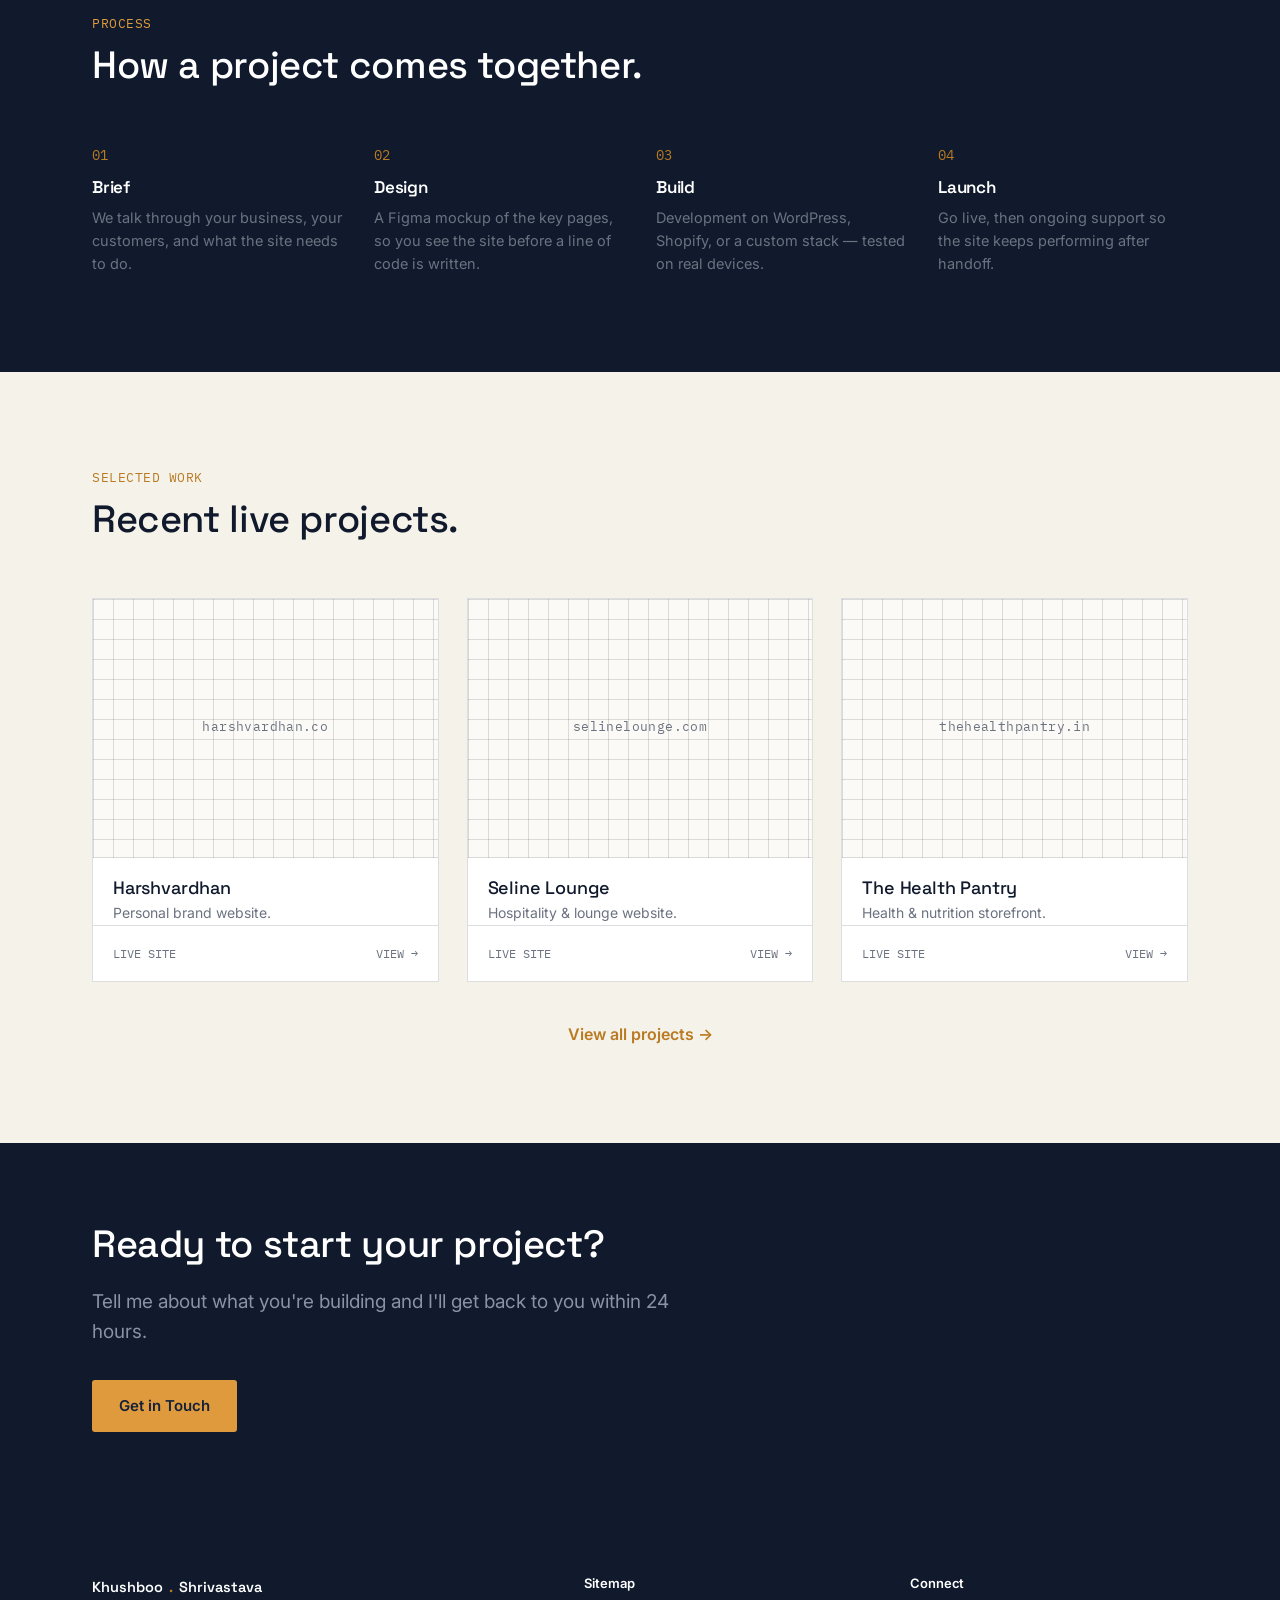
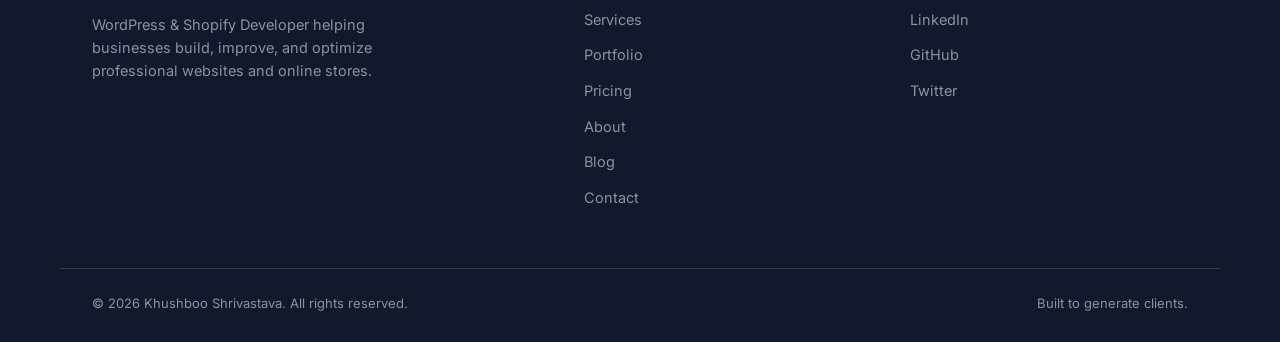
==== commit f6910258: "Add files via upload" ====
--- a/index.html
+++ b/index.html
@@ -6,77 +6,84 @@
   <title>Khushboo Shrivastava — WordPress &amp; Shopify Developer</title>
   <meta name="description" content="WordPress & Shopify developer building fast, reliable websites and stores for growing businesses." />
   <link rel="preconnect" href="https://fonts.googleapis.com">
-  <link href="https://fonts.googleapis.com/css2?family=Space+Grotesk:wght@500;600;700&family=Inter:wght@400;500;600&family=IBM+Plex+Mono:wght@400;500&display=swap" rel="stylesheet">
-  <link rel="stylesheet" href="css/style.css" />
+  <link href="https://fonts.googleapis.com/css2?family=Space+Grotesk:wght@500;600;700&family=Inter:wght@400;500;600&family=IBM+Plex+Mono:wght@400;500&family=Source+Serif+4:opsz,wght@0,8..60,600&display=swap" rel="stylesheet">
+  <link rel="stylesheet" href="/css/style.css" />
 </head>
 <body>
 
- <header class="navbar">
+  <header class="navbar">
     <div class="container navbar-inner">
-      <a href="index.html" class="logo">Khushboo<span class="mark">.</span>Shrivastava</a>
+      <a href="/" class="logo">Khushboo<span class="mark">.</span>Shrivastava</a>
       <nav>
         <ul class="nav-links" id="navLinks">
-          <li><a href="services.html">Services</a></li>
-          <li><a href="portfolio.html">Portfolio</a></li>
-          <li><a href="pricing.html">Pricing</a></li>
-          <li><a href="about.html">About</a></li>
-          <!-- <li><a href="blog.html">Blog</a></li> -->
-          <li><a href="contact.html" class="active">Contact</a></li>
+          <li><a href="/services/">Services</a></li>
+          <li><a href="/portfolio/">Portfolio</a></li>
+          <li><a href="/pricing/">Pricing</a></li>
+          <li><a href="/about/">About</a></li>
+          <li><a href="/blog/">Blog</a></li>
+          <li><a href="/contact/">Contact</a></li>
         </ul>
       </nav>
       <button class="nav-toggle" id="navToggle" aria-label="Toggle menu" aria-expanded="false"><span></span><span></span><span></span></button>
-      <a href="contact.html" class="btn btn-amber btn-sm">Start a project</a>
+      <a href="/contact/" class="btn btn-amber btn-sm">Start a project</a>
     </div>
   </header>
 
   <main>
     <section class="hero">
       <div class="container">
-        <h1>I build websites that grow businesses.</h1>
+        <h1>A website built with the same precision as a blueprint.</h1>
         <p class="lead">WordPress &amp; Shopify developer for small businesses that need a site that just works — fast to load, easy to manage, and built to bring in customers.</p>
         <div class="hero-actions">
-          <a href="contact.html" class="btn btn-amber">Start a project</a>
-          <a href="portfolio.html" class="btn btn-outline-dark">View the work</a>
-        </div>
-      </div>
-    </section>
-
-    <section class="section">
-      <div class="container">
-        <div class="section-head">
-          <p class="drawing-no on-paper">WHAT I BUILD</p>
-          <h2>Three ways to get your business online.</h2>
-        </div>
-        <div class="cap-grid">
-          <div class="cap-item">
-            <h3>WordPress</h3>
-            <ul>
+          <a href="/contact/" class="btn btn-amber">Start a project</a>
+          <a href="/portfolio/" class="btn btn-outline-dark">View the work</a>
+        </div>
+      </div>
+    </section>
+
+    <section class="section ref-services">
+      <div class="container">
+        <p class="ref-eyebrow">Expertise</p>
+        <h2 class="ref-heading">Core Services</h2>
+        <p class="ref-lead">Specialized development and optimization services for businesses that want reliable, high-performing websites.</p>
+        <div class="ref-card-grid">
+          <div class="ref-card">
+            <h3>WordPress Development</h3>
+            <ul class="ref-check-list">
               <li>Custom theme development</li>
-              <li>Website redesigns</li>
+              <li>Website redesign</li>
+              <li>Responsive design</li>
+              <li>Elementor &amp; custom builders</li>
               <li>WooCommerce stores</li>
-              <li>Speed &amp; SEO tuning</li>
+              <li>Speed optimization</li>
+              <li>Bug fixing &amp; maintenance</li>
             </ul>
           </div>
-          <div class="cap-item">
-            <h3>Shopify</h3>
-            <ul>
-              <li>Store setup &amp; theming</li>
+          <div class="ref-card">
+            <h3>Shopify Development</h3>
+            <ul class="ref-check-list">
+              <li>Shopify store development</li>
+              <li>Theme customization</li>
               <li>Custom Liquid sections</li>
+              <li>Responsive design</li>
               <li>Product page optimization</li>
-              <li>Store redesigns</li>
+              <li>Store redesign</li>
+              <li>Shopify maintenance</li>
             </ul>
           </div>
-          <div class="cap-item">
-            <h3>Optimization</h3>
-            <ul>
-              <li>Technical &amp; on-page SEO</li>
-              <li>Core Web Vitals speed work</li>
-              <li>Mobile experience audits</li>
-              <li>Conversion improvements</li>
+          <div class="ref-card">
+            <h3>Website Optimization</h3>
+            <ul class="ref-check-list">
+              <li>SEO audit</li>
+              <li>Technical SEO</li>
+              <li>On-page SEO</li>
+              <li>Website speed</li>
+              <li>Mobile optimization</li>
+              <li>Conversion optimization</li>
             </ul>
           </div>
         </div>
-        <p class="center mt-40"><a href="services.html" class="text-link">Explore all services &rarr;</a></p>
+        <p class="center"><a href="/services/" class="ref-text-link">Explore all services &rarr;</a></p>
       </div>
     </section>
 
@@ -120,28 +127,28 @@
         <div class="plan-grid">
 
           <a class="plan-card" href="https://harshvardhan.co/" target="_blank" rel="noopener">
-            <img src="images/Harsh-Vardhan-08-31-2026_05_40_PM.png" alt="Harshvardhan website screenshot" />
+            <div class="plan-view"><span>harshvardhan.co</span></div>
             <h3>Harshvardhan</h3>
             <p class="desc">Personal brand website.</p>
             <div class="plan-title-block"><span>LIVE SITE</span><span>VIEW &rarr;</span></div>
           </a>
 
           <a class="plan-card" href="https://selinelounge.com/" target="_blank" rel="noopener">
-            <img src="images/Seline-Lounge-08-31-2026_05_37_PM.png" alt="Harshvardhan website screenshot" />
+            <div class="plan-view"><span>selinelounge.com</span></div>
             <h3>Seline Lounge</h3>
             <p class="desc">Hospitality &amp; lounge website.</p>
             <div class="plan-title-block"><span>LIVE SITE</span><span>VIEW &rarr;</span></div>
           </a>
 
           <a class="plan-card" href="https://thehealthpantry.in/" target="_blank" rel="noopener">
-            <img src="images/Best-Diabetes-Inflammation-Nutritionist-Khushboo-Jain-Tibrewala-The-Health-Pantry-08-31-2026_05_34_PM.png" alt="Harshvardhan website screenshot" />
+            <div class="plan-view"><span>thehealthpantry.in</span></div>
             <h3>The Health Pantry</h3>
             <p class="desc">Health &amp; nutrition storefront.</p>
             <div class="plan-title-block"><span>LIVE SITE</span><span>VIEW &rarr;</span></div>
           </a>
 
         </div>
-        <p class="center mt-40"><a href="portfolio.html" class="text-link">View all projects &rarr;</a></p>
+        <p class="center mt-40"><a href="/portfolio/" class="text-link">View all projects &rarr;</a></p>
       </div>
     </section>
 
@@ -149,7 +156,7 @@
       <div class="container">
         <h2>Ready to start your project?</h2>
         <p class="lead">Tell me about what you're building and I'll get back to you within 24 hours.</p>
-        <a href="contact.html" class="btn btn-amber">Get in Touch</a>
+        <a href="/contact/" class="btn btn-amber">Get in Touch</a>
       </div>
     </section>
   </main>
@@ -157,26 +164,26 @@
   <footer class="footer">
     <div class="container footer-grid">
       <div class="footer-brand">
-        <a href="index.html" class="logo">Khushboo<span class="mark">.</span>Shrivastava</a>
+        <a href="/" class="logo">Khushboo<span class="mark">.</span>Shrivastava</a>
         <p>WordPress &amp; Shopify Developer helping businesses build, improve, and optimize professional websites and online stores.</p>
       </div>
       <div>
         <h4>Sitemap</h4>
         <ul>
-          <li><a href="services.html">Services</a></li>
-          <li><a href="portfolio.html">Portfolio</a></li>
-          <li><a href="pricing.html">Pricing</a></li>
-          <li><a href="about.html">About</a></li>
-          <!-- <li><a href="blog.html">Blog</a></li> -->
-          <li><a href="contact.html">Contact</a></li>
+          <li><a href="/services/">Services</a></li>
+          <li><a href="/portfolio/">Portfolio</a></li>
+          <li><a href="/pricing/">Pricing</a></li>
+          <li><a href="/about/">About</a></li>
+          <li><a href="/blog/">Blog</a></li>
+          <li><a href="/contact/">Contact</a></li>
         </ul>
       </div>
       <div>
         <h4>Connect</h4>
         <ul>
           <li><a href="https://linkedin.com" target="_blank" rel="noopener">LinkedIn</a></li>
-          <!-- <li><a href="https://github.com" target="_blank" rel="noopener">GitHub</a></li>
-          <li><a href="https://twitter.com" target="_blank" rel="noopener">Twitter</a></li> -->
+          <li><a href="https://github.com" target="_blank" rel="noopener">GitHub</a></li>
+          <li><a href="https://twitter.com" target="_blank" rel="noopener">Twitter</a></li>
         </ul>
       </div>
     </div>
@@ -185,7 +192,8 @@
       <p>Built to generate clients.</p>
     </div>
   </footer>
- <script>
+
+  <script>
     const navToggle = document.getElementById('navToggle');
     const navLinks = document.getElementById('navLinks');
     if (navToggle && navLinks) {
@@ -203,5 +211,6 @@
       });
     }
   </script>
+
 </body>
 </html>
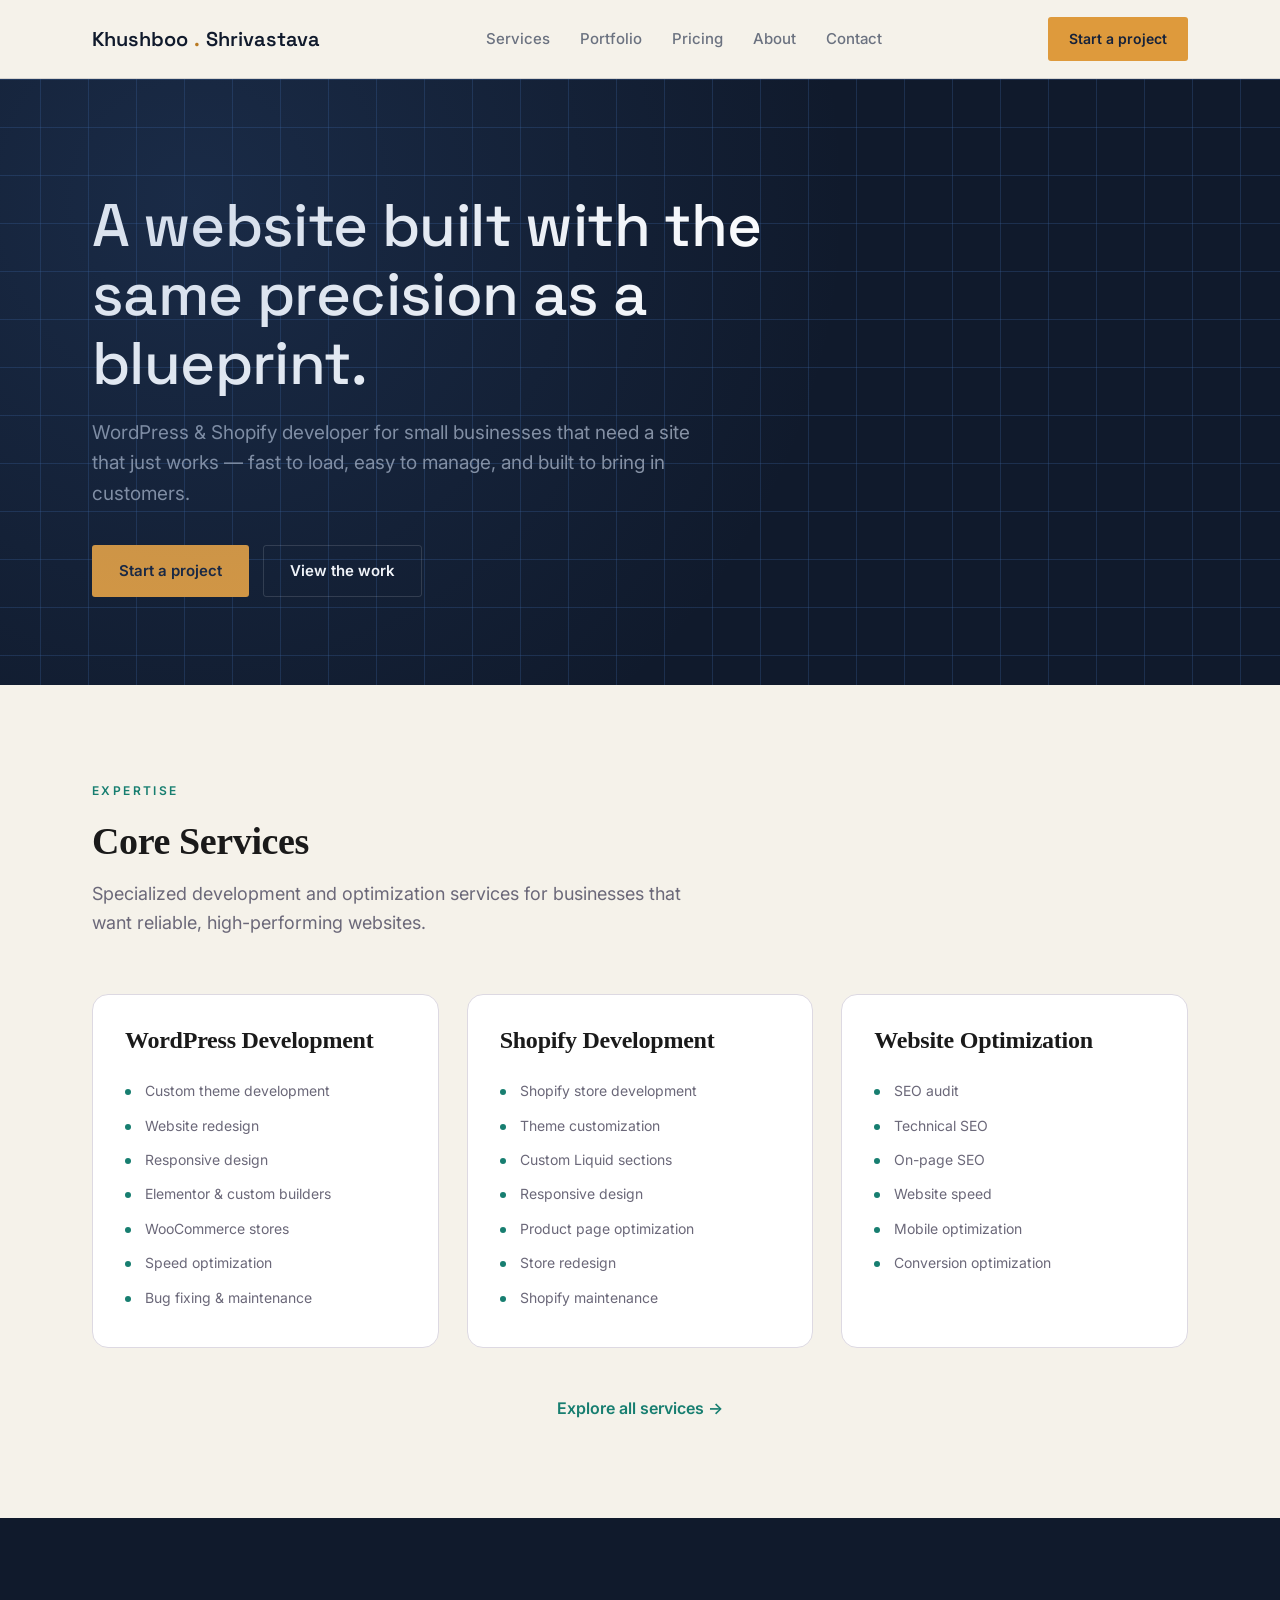
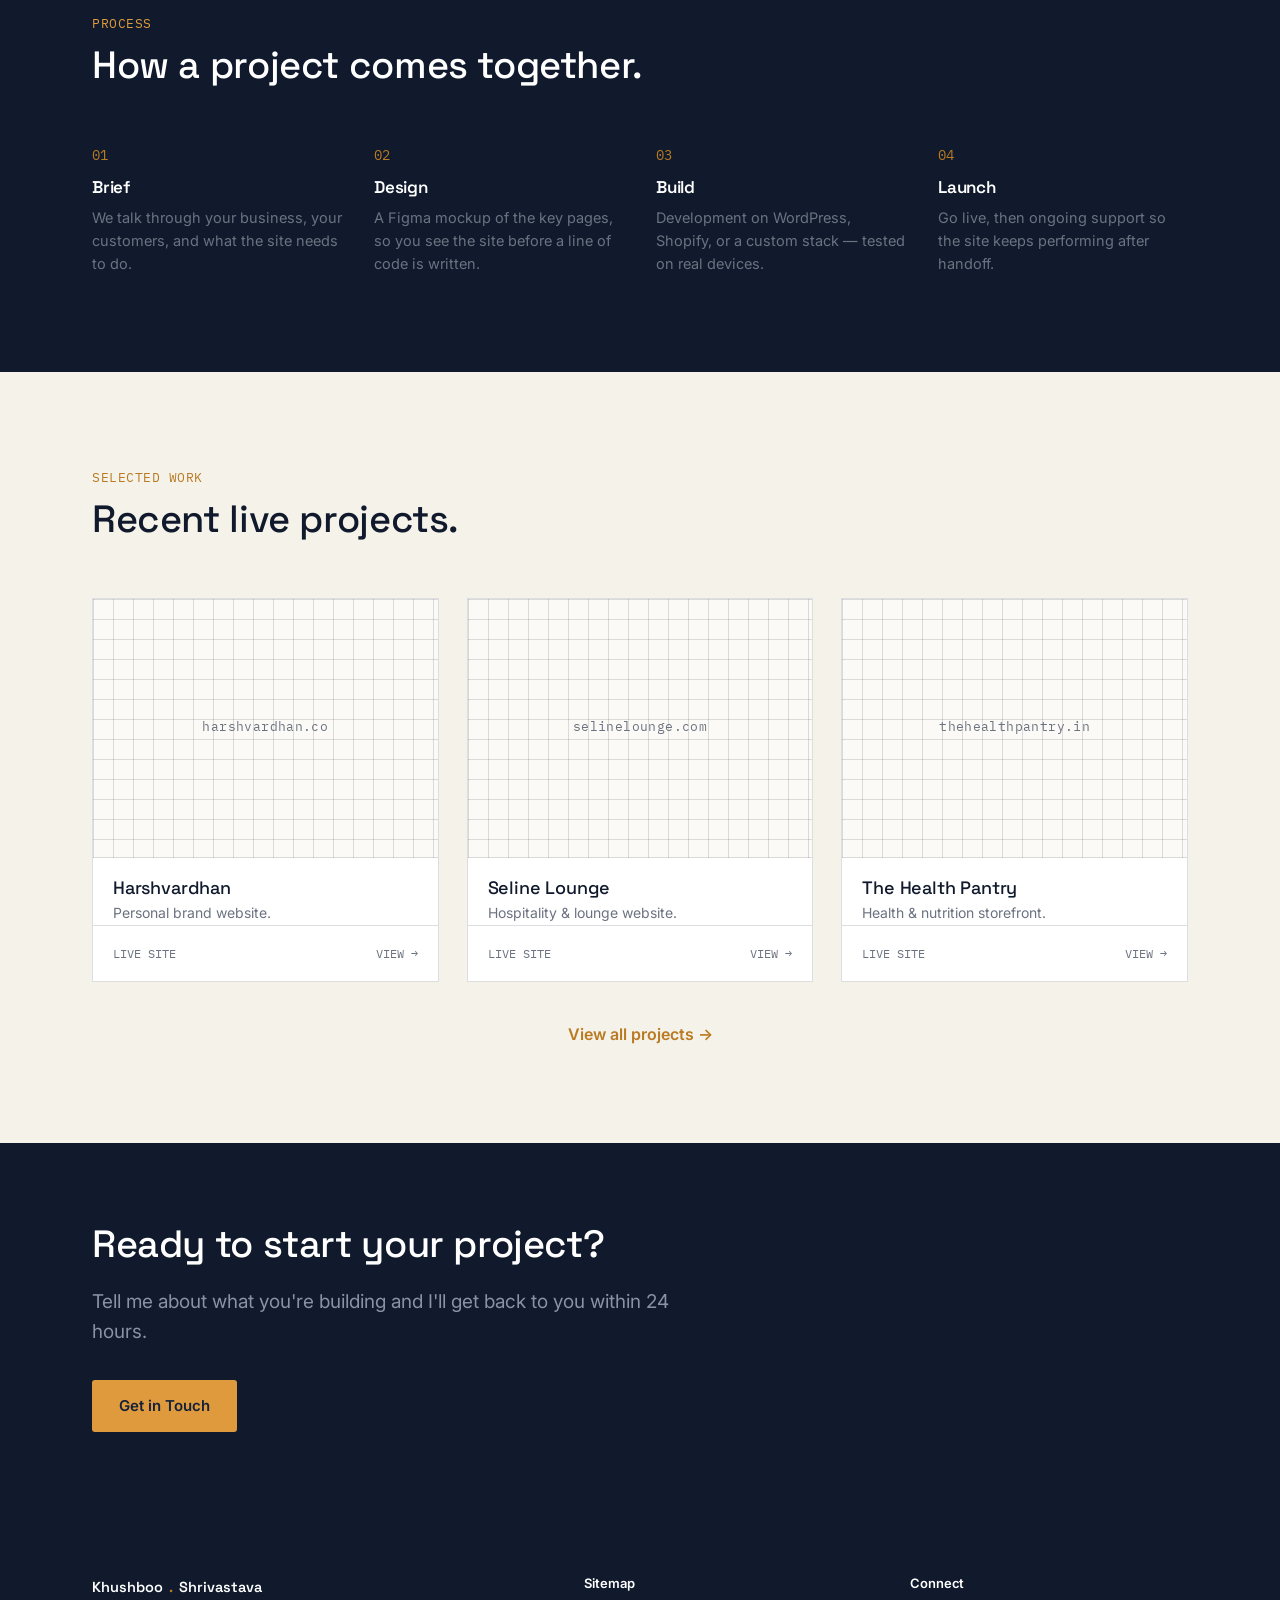
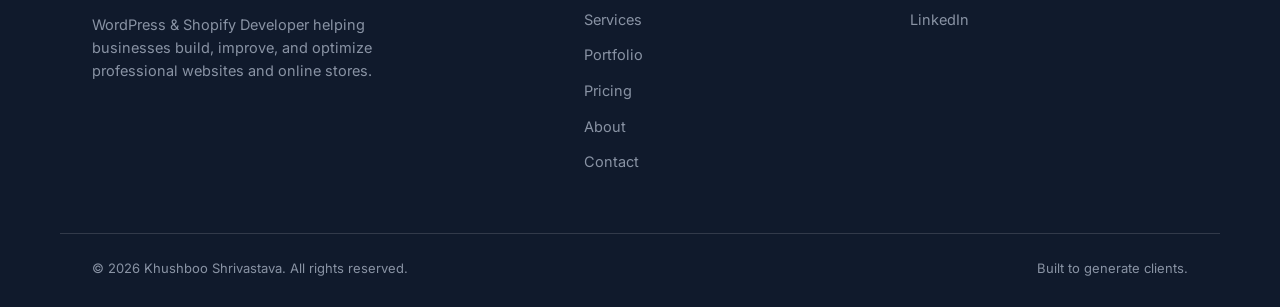
==== commit 3e347306: "Add files via upload" ====
--- a/index.html
+++ b/index.html
@@ -20,7 +20,6 @@
           <li><a href="/portfolio/">Portfolio</a></li>
           <li><a href="/pricing/">Pricing</a></li>
           <li><a href="/about/">About</a></li>
-          <li><a href="/blog/">Blog</a></li>
           <li><a href="/contact/">Contact</a></li>
         </ul>
       </nav>
@@ -174,7 +173,6 @@
           <li><a href="/portfolio/">Portfolio</a></li>
           <li><a href="/pricing/">Pricing</a></li>
           <li><a href="/about/">About</a></li>
-          <li><a href="/blog/">Blog</a></li>
           <li><a href="/contact/">Contact</a></li>
         </ul>
       </div>
@@ -182,8 +180,6 @@
         <h4>Connect</h4>
         <ul>
           <li><a href="https://linkedin.com" target="_blank" rel="noopener">LinkedIn</a></li>
-          <li><a href="https://github.com" target="_blank" rel="noopener">GitHub</a></li>
-          <li><a href="https://twitter.com" target="_blank" rel="noopener">Twitter</a></li>
         </ul>
       </div>
     </div>
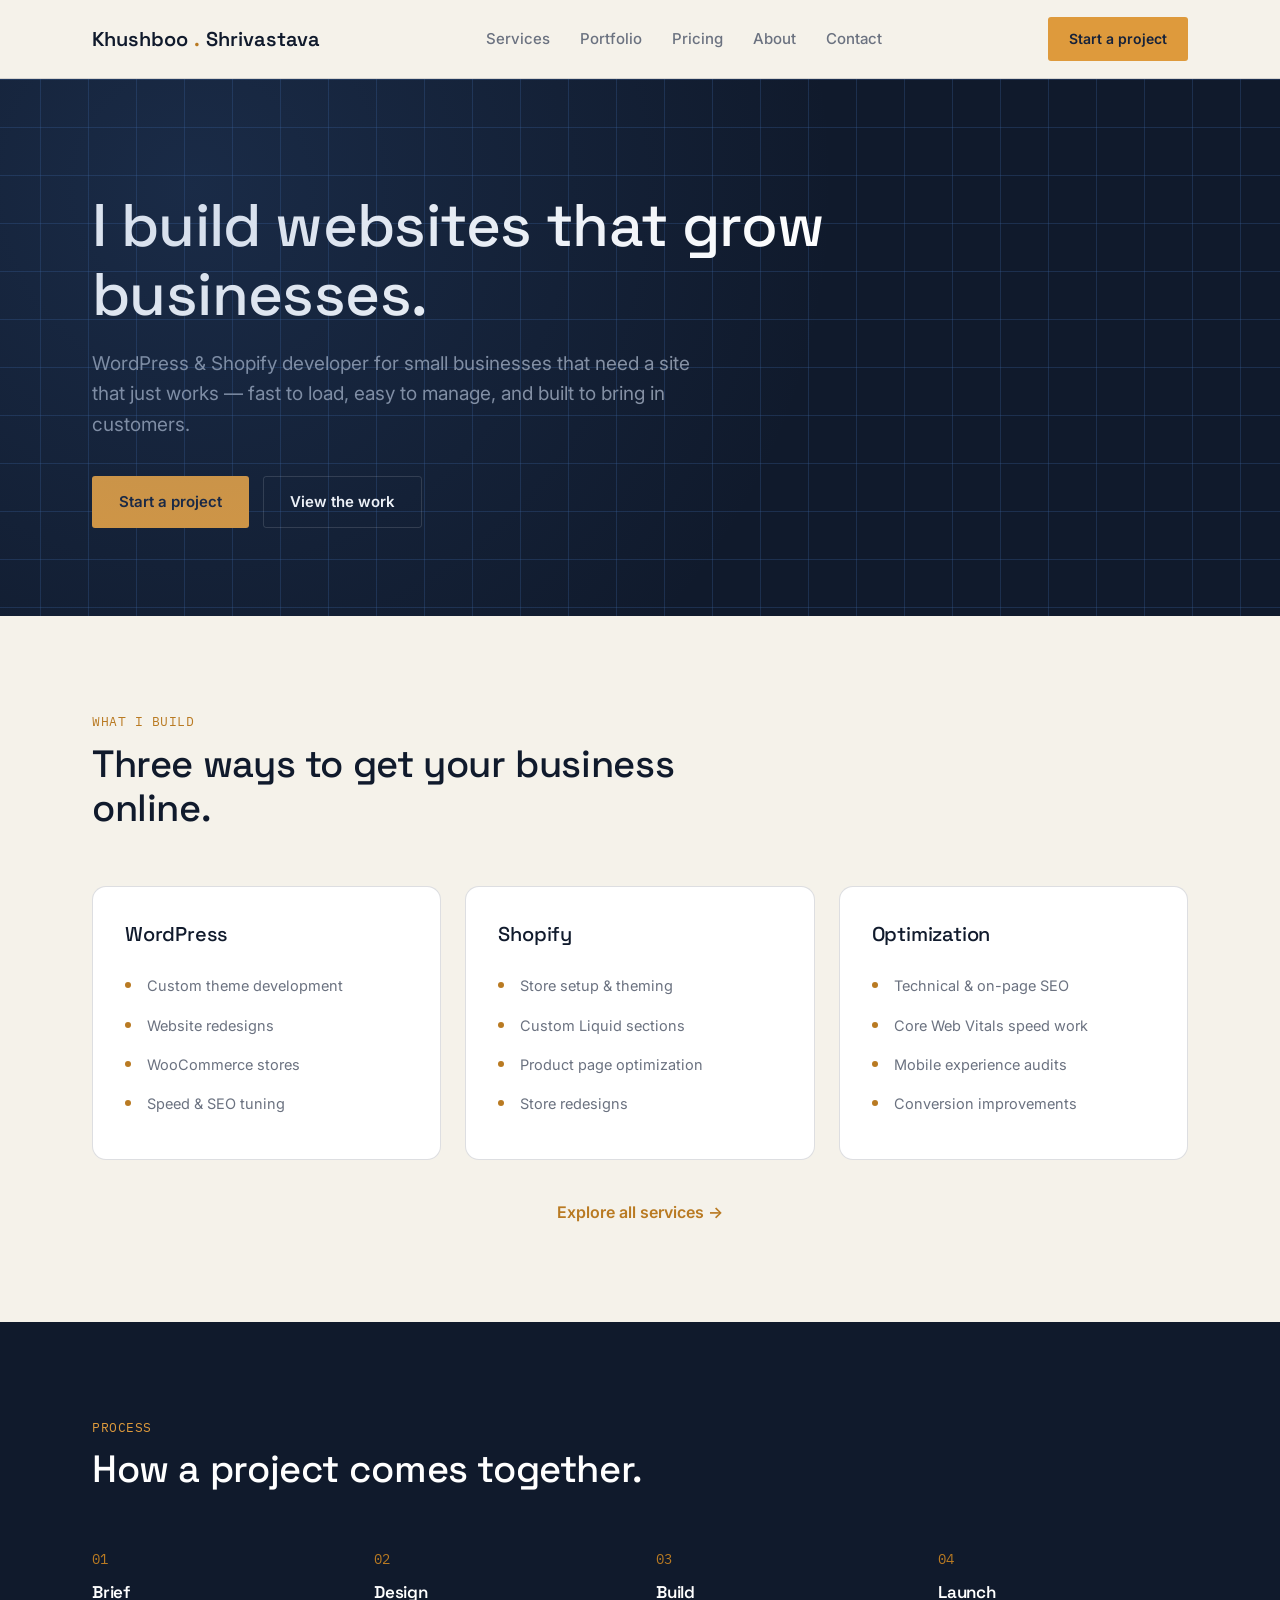
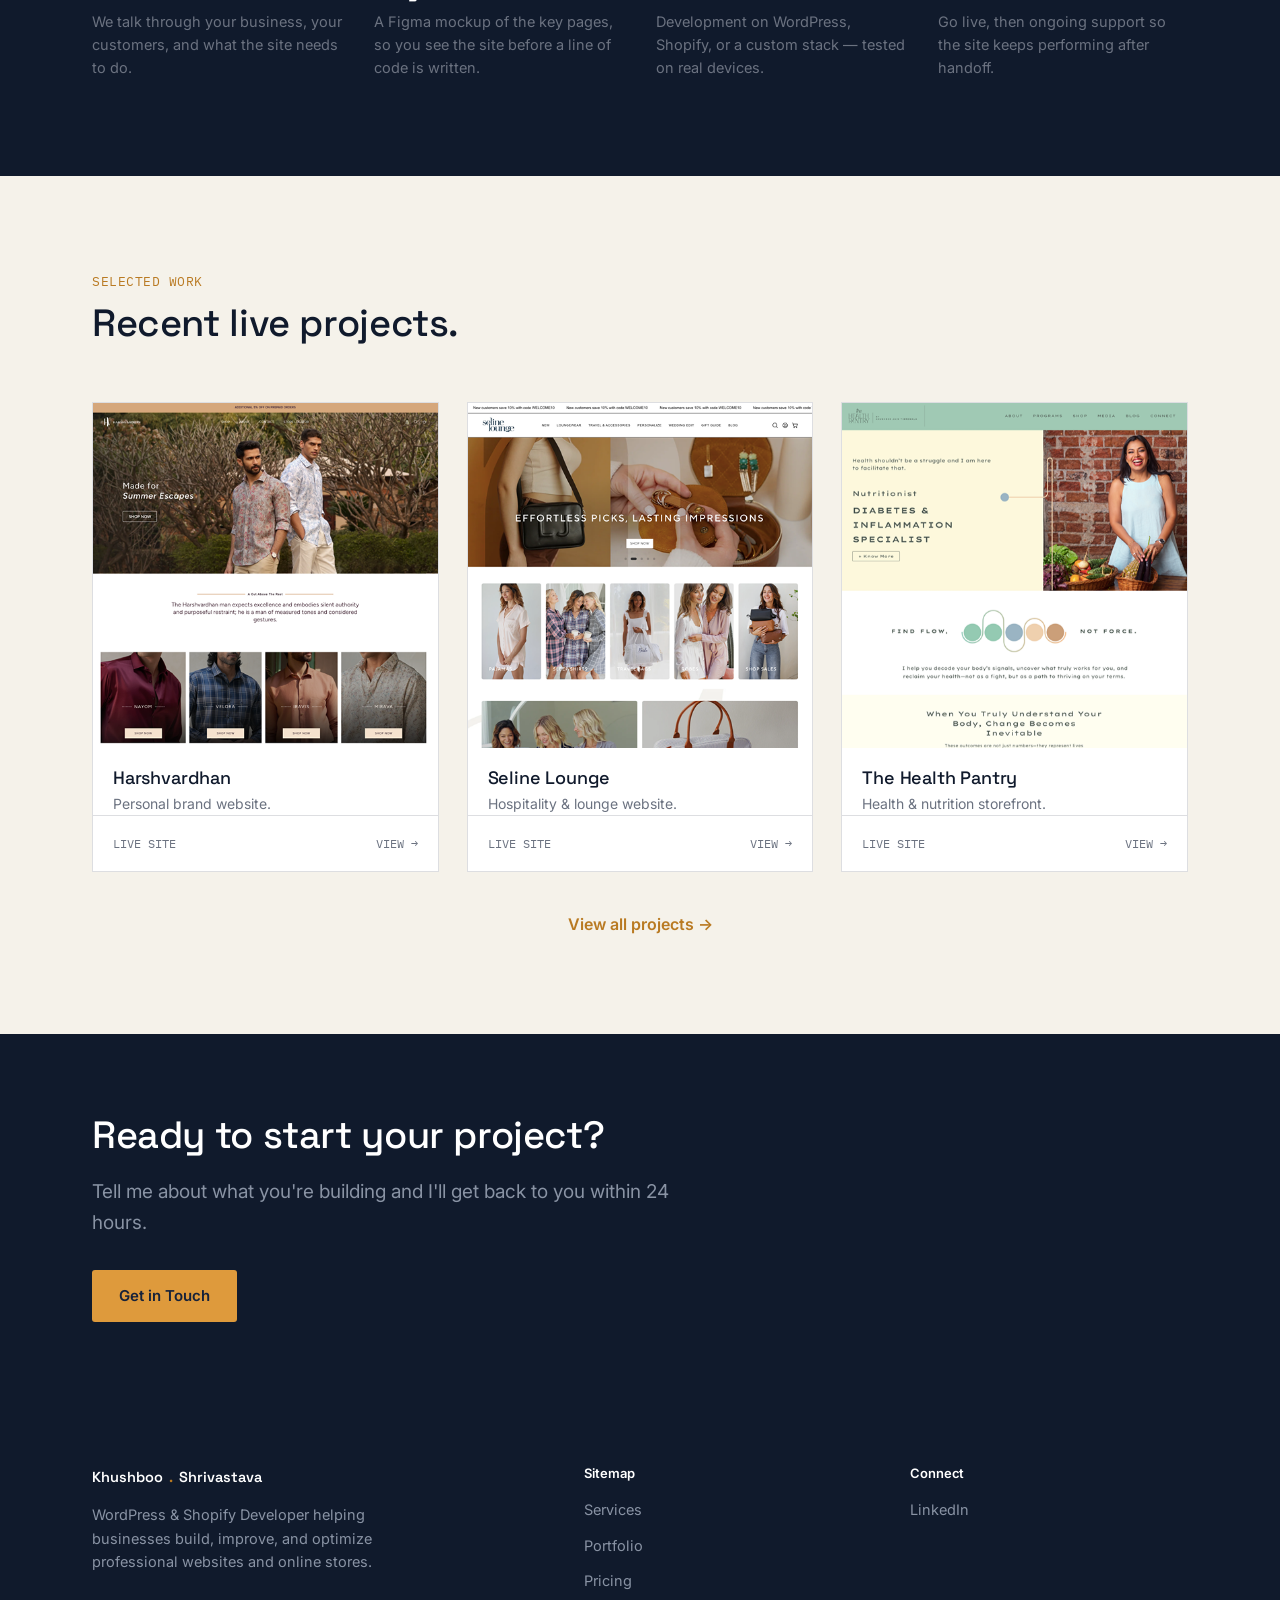
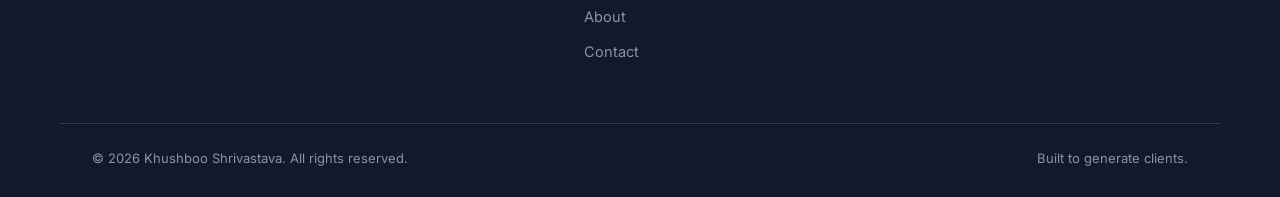
==== commit 70489494: "Update index.html" ====
--- a/index.html
+++ b/index.html
@@ -28,61 +28,54 @@
     </div>
   </header>
 
-  <main>
+ <main>
     <section class="hero">
       <div class="container">
-        <h1>A website built with the same precision as a blueprint.</h1>
+        <h1>I build websites that grow businesses.</h1>
         <p class="lead">WordPress &amp; Shopify developer for small businesses that need a site that just works — fast to load, easy to manage, and built to bring in customers.</p>
         <div class="hero-actions">
-          <a href="/contact/" class="btn btn-amber">Start a project</a>
-          <a href="/portfolio/" class="btn btn-outline-dark">View the work</a>
-        </div>
-      </div>
-    </section>
-
-    <section class="section ref-services">
-      <div class="container">
-        <p class="ref-eyebrow">Expertise</p>
-        <h2 class="ref-heading">Core Services</h2>
-        <p class="ref-lead">Specialized development and optimization services for businesses that want reliable, high-performing websites.</p>
-        <div class="ref-card-grid">
-          <div class="ref-card">
-            <h3>WordPress Development</h3>
-            <ul class="ref-check-list">
+          <a href="contact.html" class="btn btn-amber">Start a project</a>
+          <a href="portfolio.html" class="btn btn-outline-dark">View the work</a>
+        </div>
+      </div>
+    </section>
+
+    <section class="section">
+      <div class="container">
+        <div class="section-head">
+          <p class="drawing-no on-paper">WHAT I BUILD</p>
+          <h2>Three ways to get your business online.</h2>
+        </div>
+        <div class="cap-grid">
+          <div class="cap-item">
+            <h3>WordPress</h3>
+            <ul>
               <li>Custom theme development</li>
-              <li>Website redesign</li>
-              <li>Responsive design</li>
-              <li>Elementor &amp; custom builders</li>
+              <li>Website redesigns</li>
               <li>WooCommerce stores</li>
-              <li>Speed optimization</li>
-              <li>Bug fixing &amp; maintenance</li>
+              <li>Speed &amp; SEO tuning</li>
             </ul>
           </div>
-          <div class="ref-card">
-            <h3>Shopify Development</h3>
-            <ul class="ref-check-list">
-              <li>Shopify store development</li>
-              <li>Theme customization</li>
+          <div class="cap-item">
+            <h3>Shopify</h3>
+            <ul>
+              <li>Store setup &amp; theming</li>
               <li>Custom Liquid sections</li>
-              <li>Responsive design</li>
               <li>Product page optimization</li>
-              <li>Store redesign</li>
-              <li>Shopify maintenance</li>
+              <li>Store redesigns</li>
             </ul>
           </div>
-          <div class="ref-card">
-            <h3>Website Optimization</h3>
-            <ul class="ref-check-list">
-              <li>SEO audit</li>
-              <li>Technical SEO</li>
-              <li>On-page SEO</li>
-              <li>Website speed</li>
-              <li>Mobile optimization</li>
-              <li>Conversion optimization</li>
+          <div class="cap-item">
+            <h3>Optimization</h3>
+            <ul>
+              <li>Technical &amp; on-page SEO</li>
+              <li>Core Web Vitals speed work</li>
+              <li>Mobile experience audits</li>
+              <li>Conversion improvements</li>
             </ul>
           </div>
         </div>
-        <p class="center"><a href="/services/" class="ref-text-link">Explore all services &rarr;</a></p>
+        <p class="center mt-40"><a href="services.html" class="text-link">Explore all services →</a></p>
       </div>
     </section>
 
@@ -126,28 +119,28 @@
         <div class="plan-grid">
 
           <a class="plan-card" href="https://harshvardhan.co/" target="_blank" rel="noopener">
-            <div class="plan-view"><span>harshvardhan.co</span></div>
+            <img src="images/Harsh-Vardhan-08-31-2026_05_40_PM.png" alt="Harshvardhan website screenshot">
             <h3>Harshvardhan</h3>
             <p class="desc">Personal brand website.</p>
-            <div class="plan-title-block"><span>LIVE SITE</span><span>VIEW &rarr;</span></div>
+            <div class="plan-title-block"><span>LIVE SITE</span><span>VIEW →</span></div>
           </a>
 
           <a class="plan-card" href="https://selinelounge.com/" target="_blank" rel="noopener">
-            <div class="plan-view"><span>selinelounge.com</span></div>
+            <img src="images/Seline-Lounge-08-31-2026_05_37_PM.png" alt="Harshvardhan website screenshot">
             <h3>Seline Lounge</h3>
             <p class="desc">Hospitality &amp; lounge website.</p>
-            <div class="plan-title-block"><span>LIVE SITE</span><span>VIEW &rarr;</span></div>
+            <div class="plan-title-block"><span>LIVE SITE</span><span>VIEW →</span></div>
           </a>
 
           <a class="plan-card" href="https://thehealthpantry.in/" target="_blank" rel="noopener">
-            <div class="plan-view"><span>thehealthpantry.in</span></div>
+            <img src="images/Best-Diabetes-Inflammation-Nutritionist-Khushboo-Jain-Tibrewala-The-Health-Pantry-08-31-2026_05_34_PM.png" alt="Harshvardhan website screenshot">
             <h3>The Health Pantry</h3>
             <p class="desc">Health &amp; nutrition storefront.</p>
-            <div class="plan-title-block"><span>LIVE SITE</span><span>VIEW &rarr;</span></div>
+            <div class="plan-title-block"><span>LIVE SITE</span><span>VIEW →</span></div>
           </a>
 
         </div>
-        <p class="center mt-40"><a href="/portfolio/" class="text-link">View all projects &rarr;</a></p>
+        <p class="center mt-40"><a href="portfolio.html" class="text-link">View all projects →</a></p>
       </div>
     </section>
 
@@ -155,7 +148,7 @@
       <div class="container">
         <h2>Ready to start your project?</h2>
         <p class="lead">Tell me about what you're building and I'll get back to you within 24 hours.</p>
-        <a href="/contact/" class="btn btn-amber">Get in Touch</a>
+        <a href="contact.html" class="btn btn-amber">Get in Touch</a>
       </div>
     </section>
   </main>
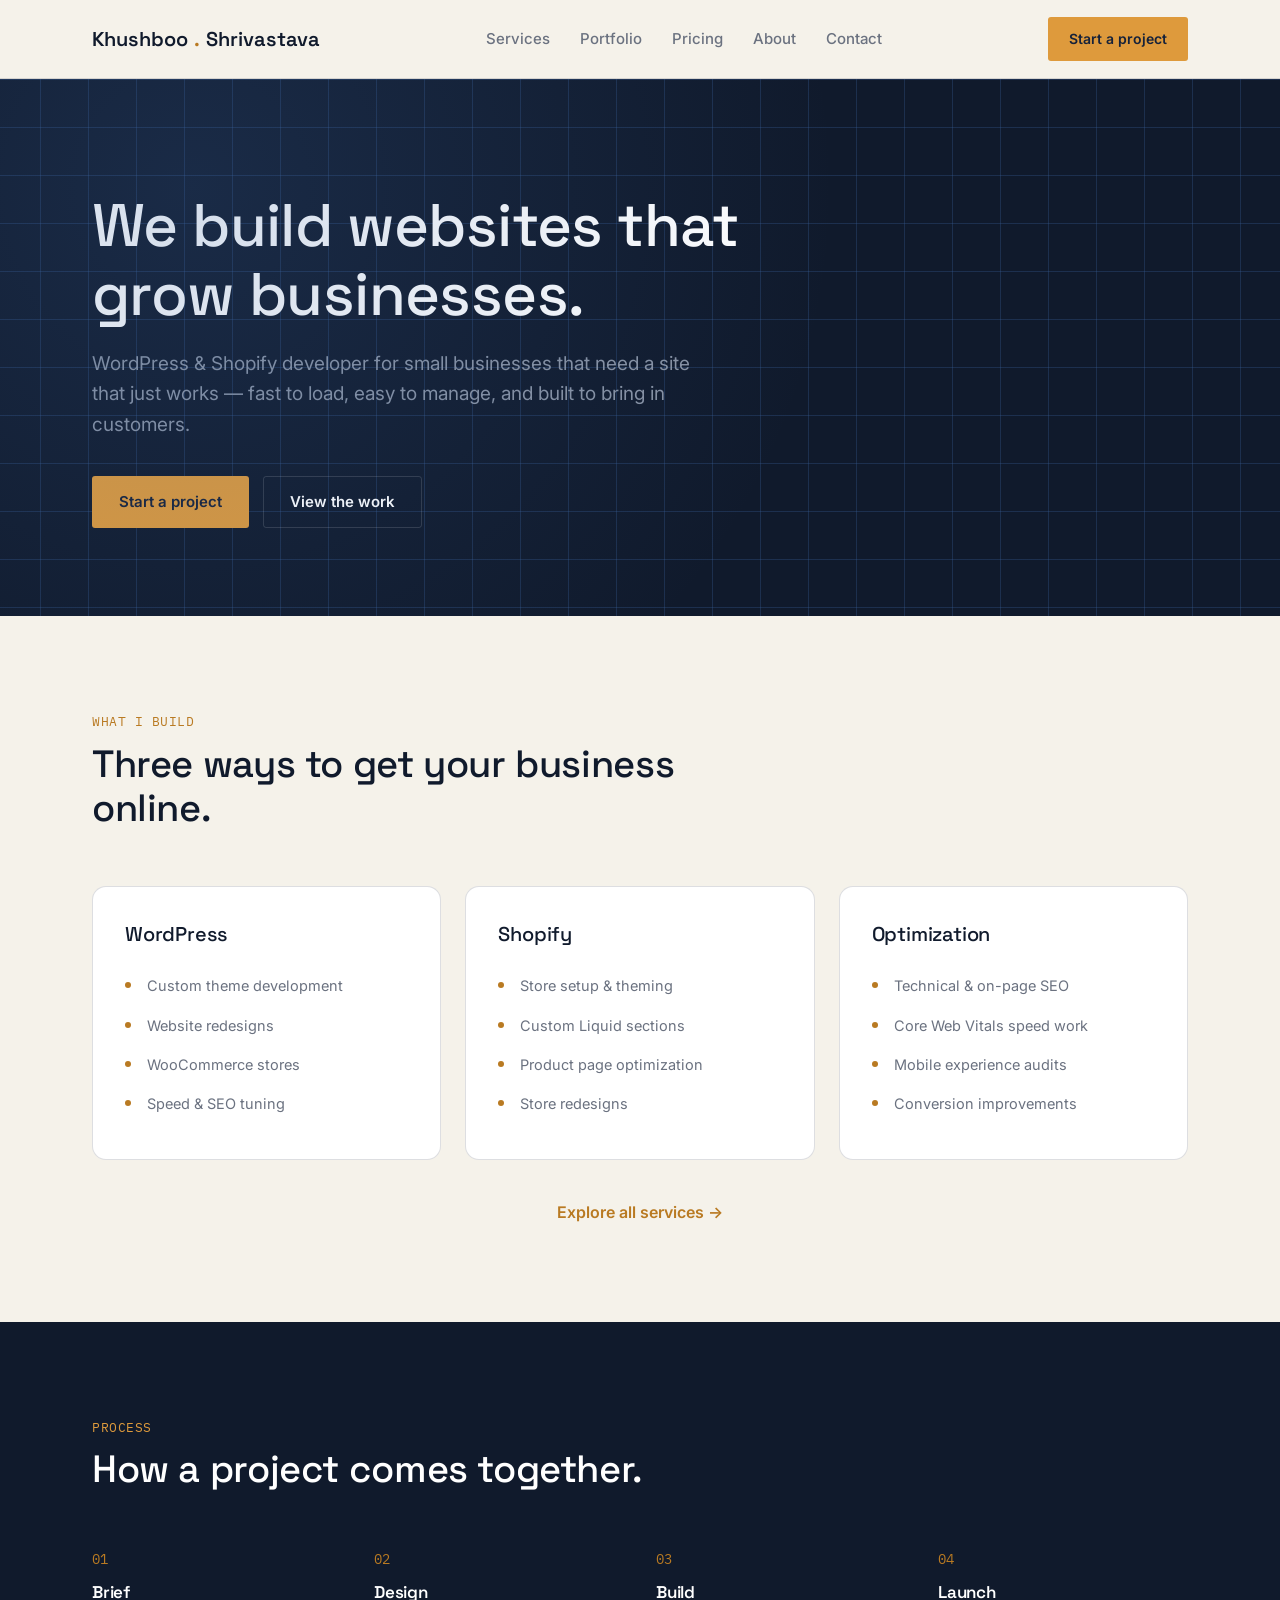
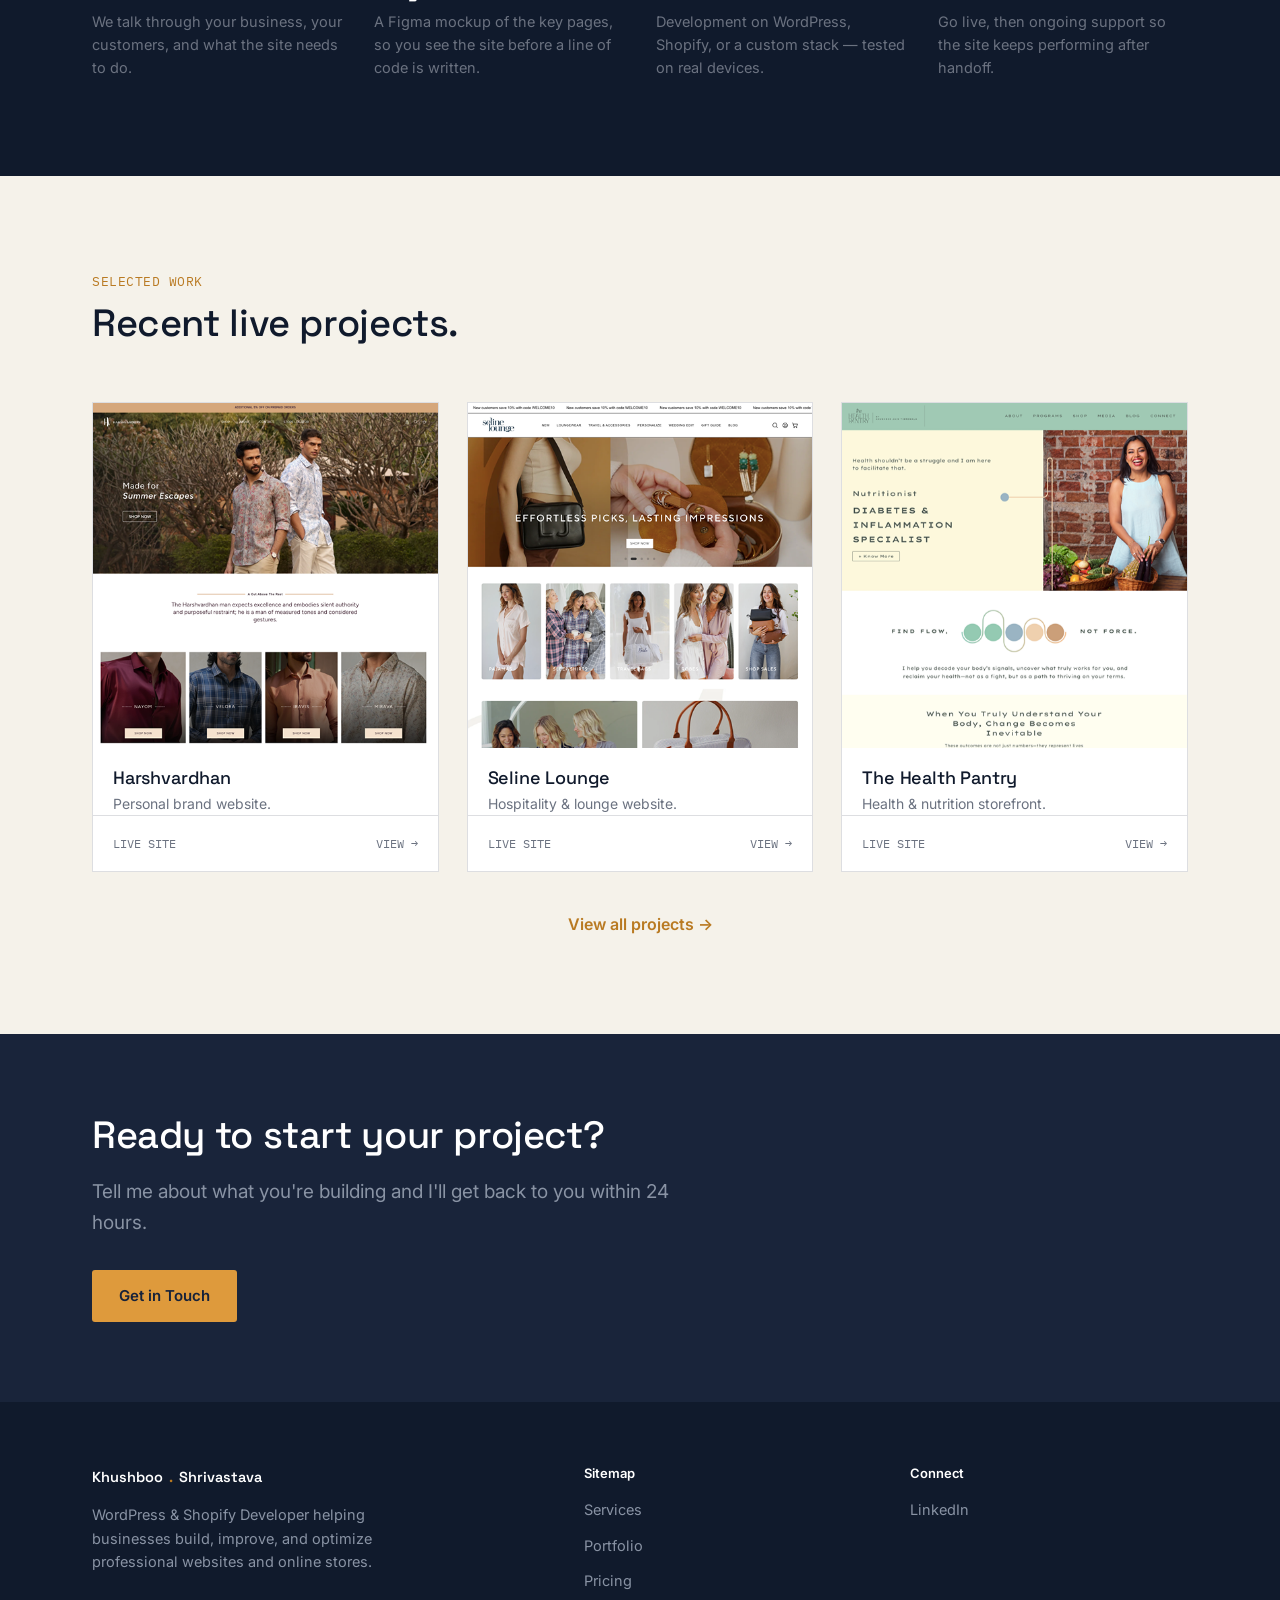
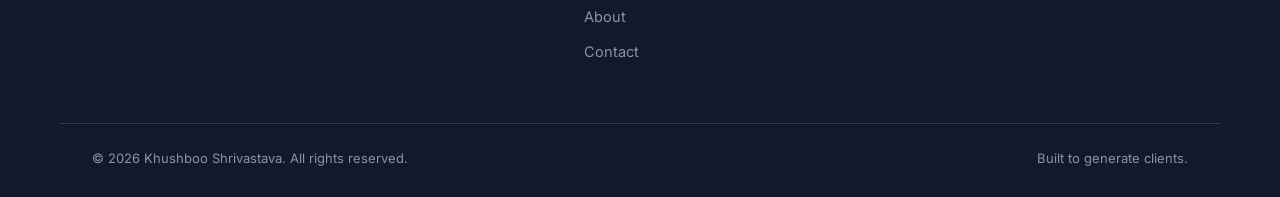
==== commit 120cb012: "Update index.html" ====
--- a/index.html
+++ b/index.html
@@ -31,7 +31,7 @@
  <main>
     <section class="hero">
       <div class="container">
-        <h1>I build websites that grow businesses.</h1>
+        <h1>We build websites that grow businesses.</h1>
         <p class="lead">WordPress &amp; Shopify developer for small businesses that need a site that just works — fast to load, easy to manage, and built to bring in customers.</p>
         <div class="hero-actions">
           <a href="contact.html" class="btn btn-amber">Start a project</a>
--- a/css/style.css
+++ b/css/style.css
@@ -494,7 +494,7 @@
 
 /* ---------- CTA band ---------- */
 .cta-band {
-  background: var(--ink);
+  background: #19243a;
   color: #fff;
   padding: 80px 0;
   text-align: left;
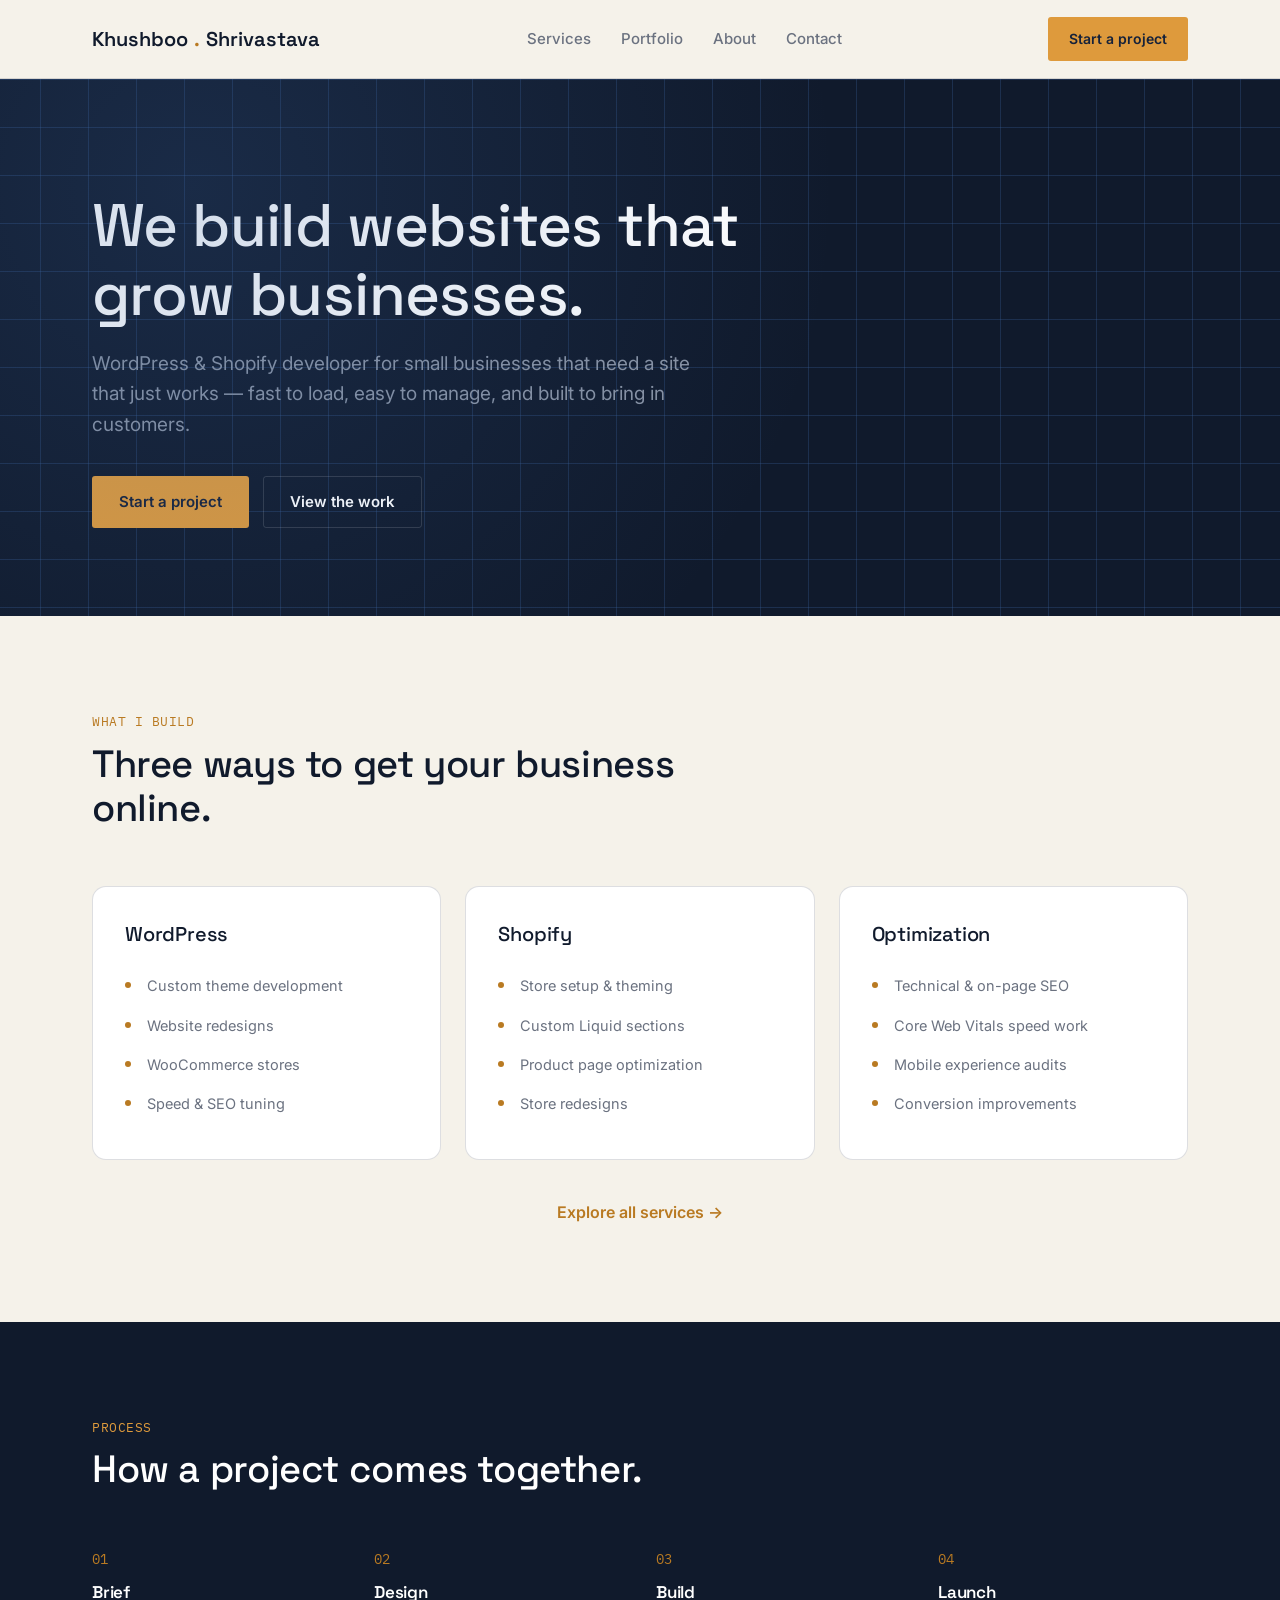
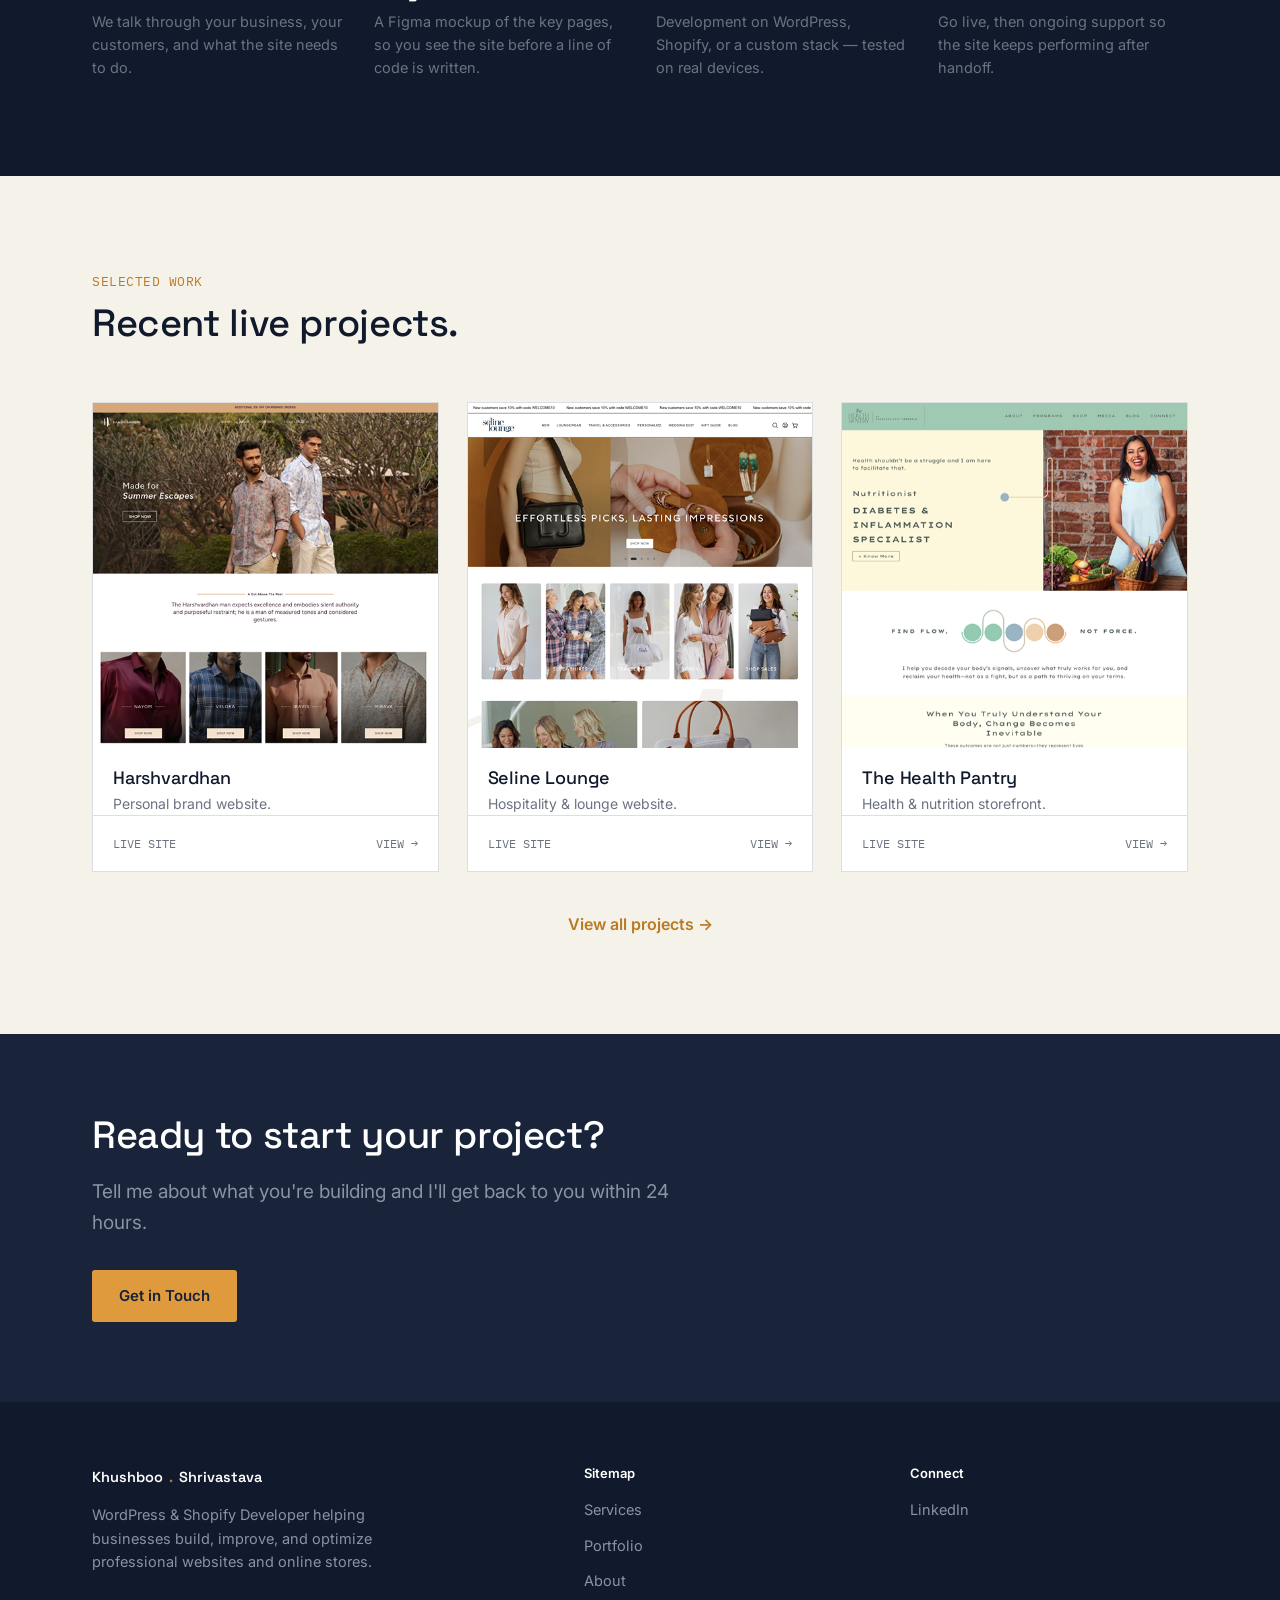
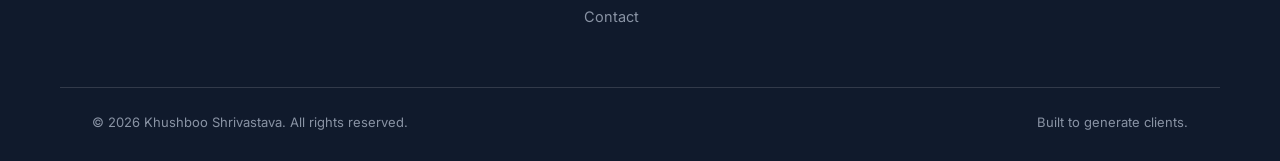
==== commit 3acf774f: "Update index.html" ====
--- a/index.html
+++ b/index.html
@@ -18,7 +18,7 @@
         <ul class="nav-links" id="navLinks">
           <li><a href="/services/">Services</a></li>
           <li><a href="/portfolio/">Portfolio</a></li>
-          <li><a href="/pricing/">Pricing</a></li>
+          <!-- <li><a href="/pricing/">Pricing</a></li> -->
           <li><a href="/about/">About</a></li>
           <li><a href="/contact/">Contact</a></li>
         </ul>
@@ -164,7 +164,7 @@
         <ul>
           <li><a href="/services/">Services</a></li>
           <li><a href="/portfolio/">Portfolio</a></li>
-          <li><a href="/pricing/">Pricing</a></li>
+          <!-- <li><a href="/pricing/">Pricing</a></li> -->
           <li><a href="/about/">About</a></li>
           <li><a href="/contact/">Contact</a></li>
         </ul>
